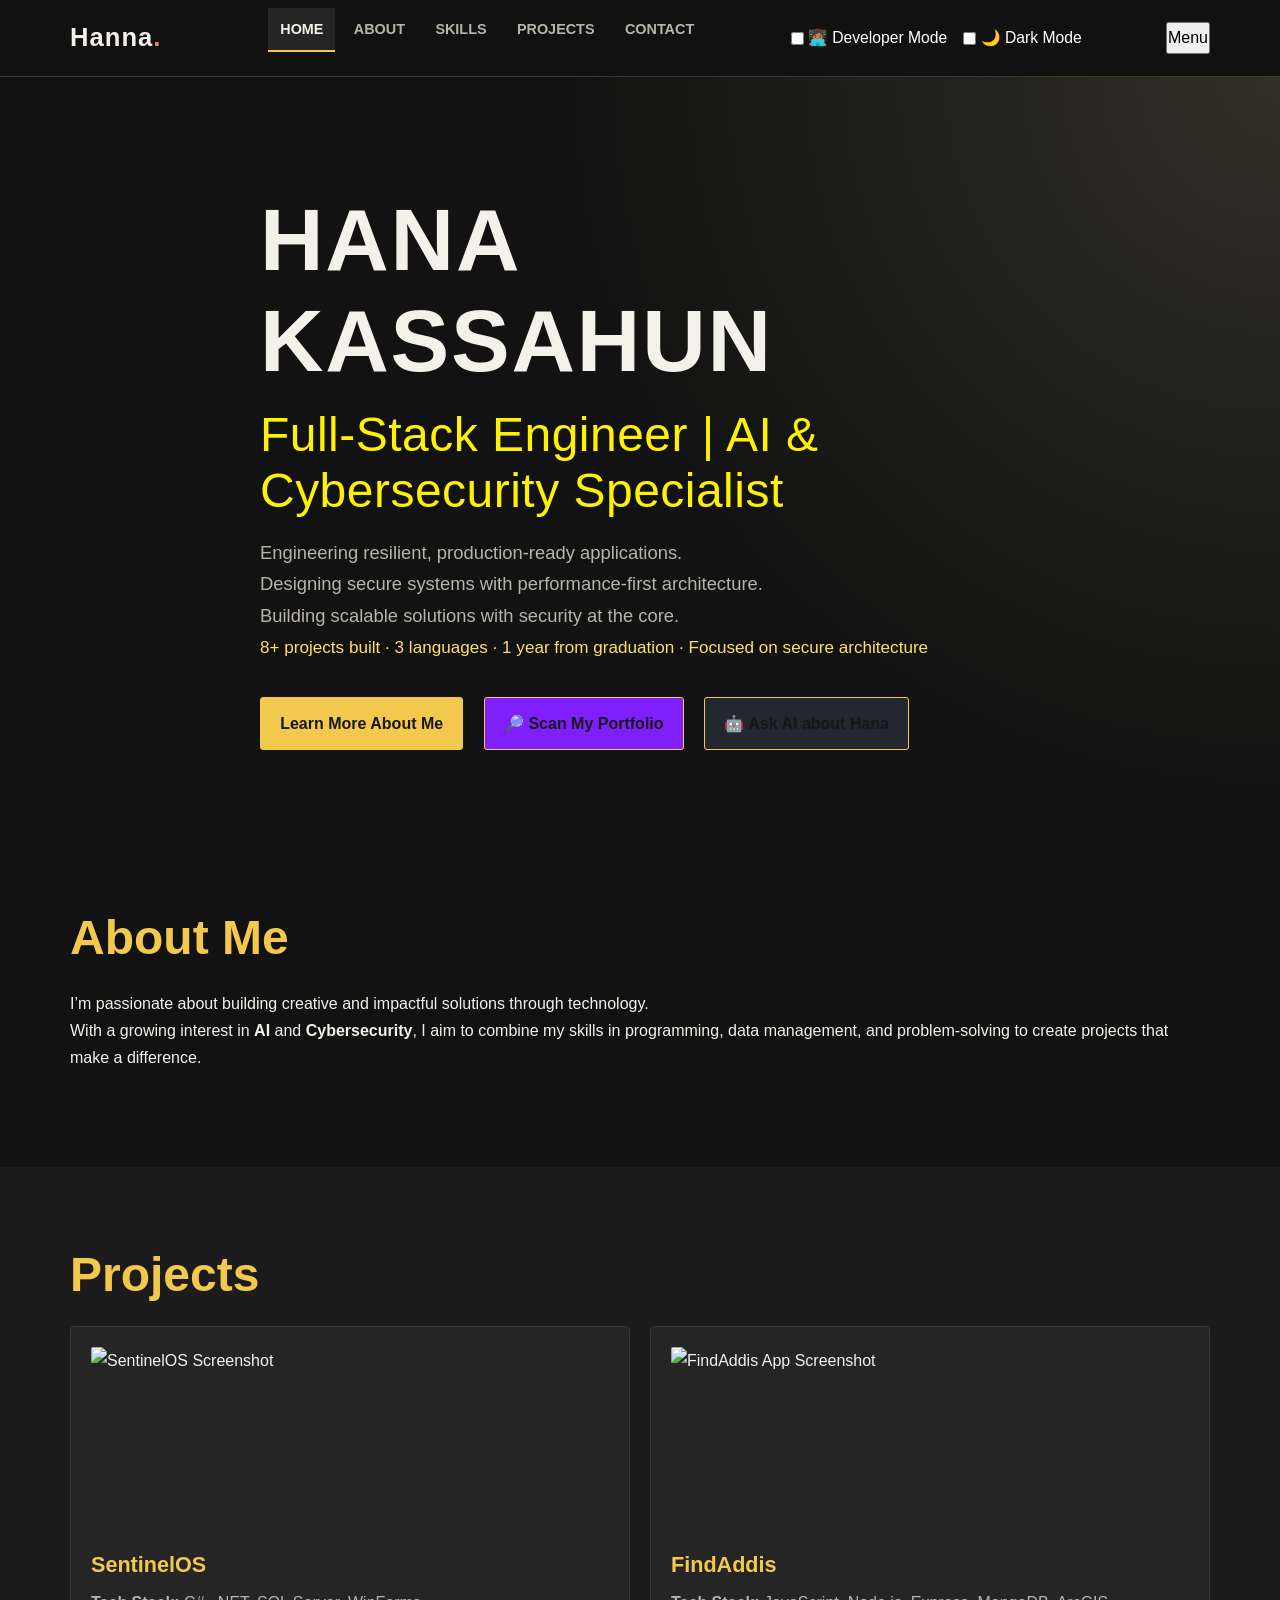
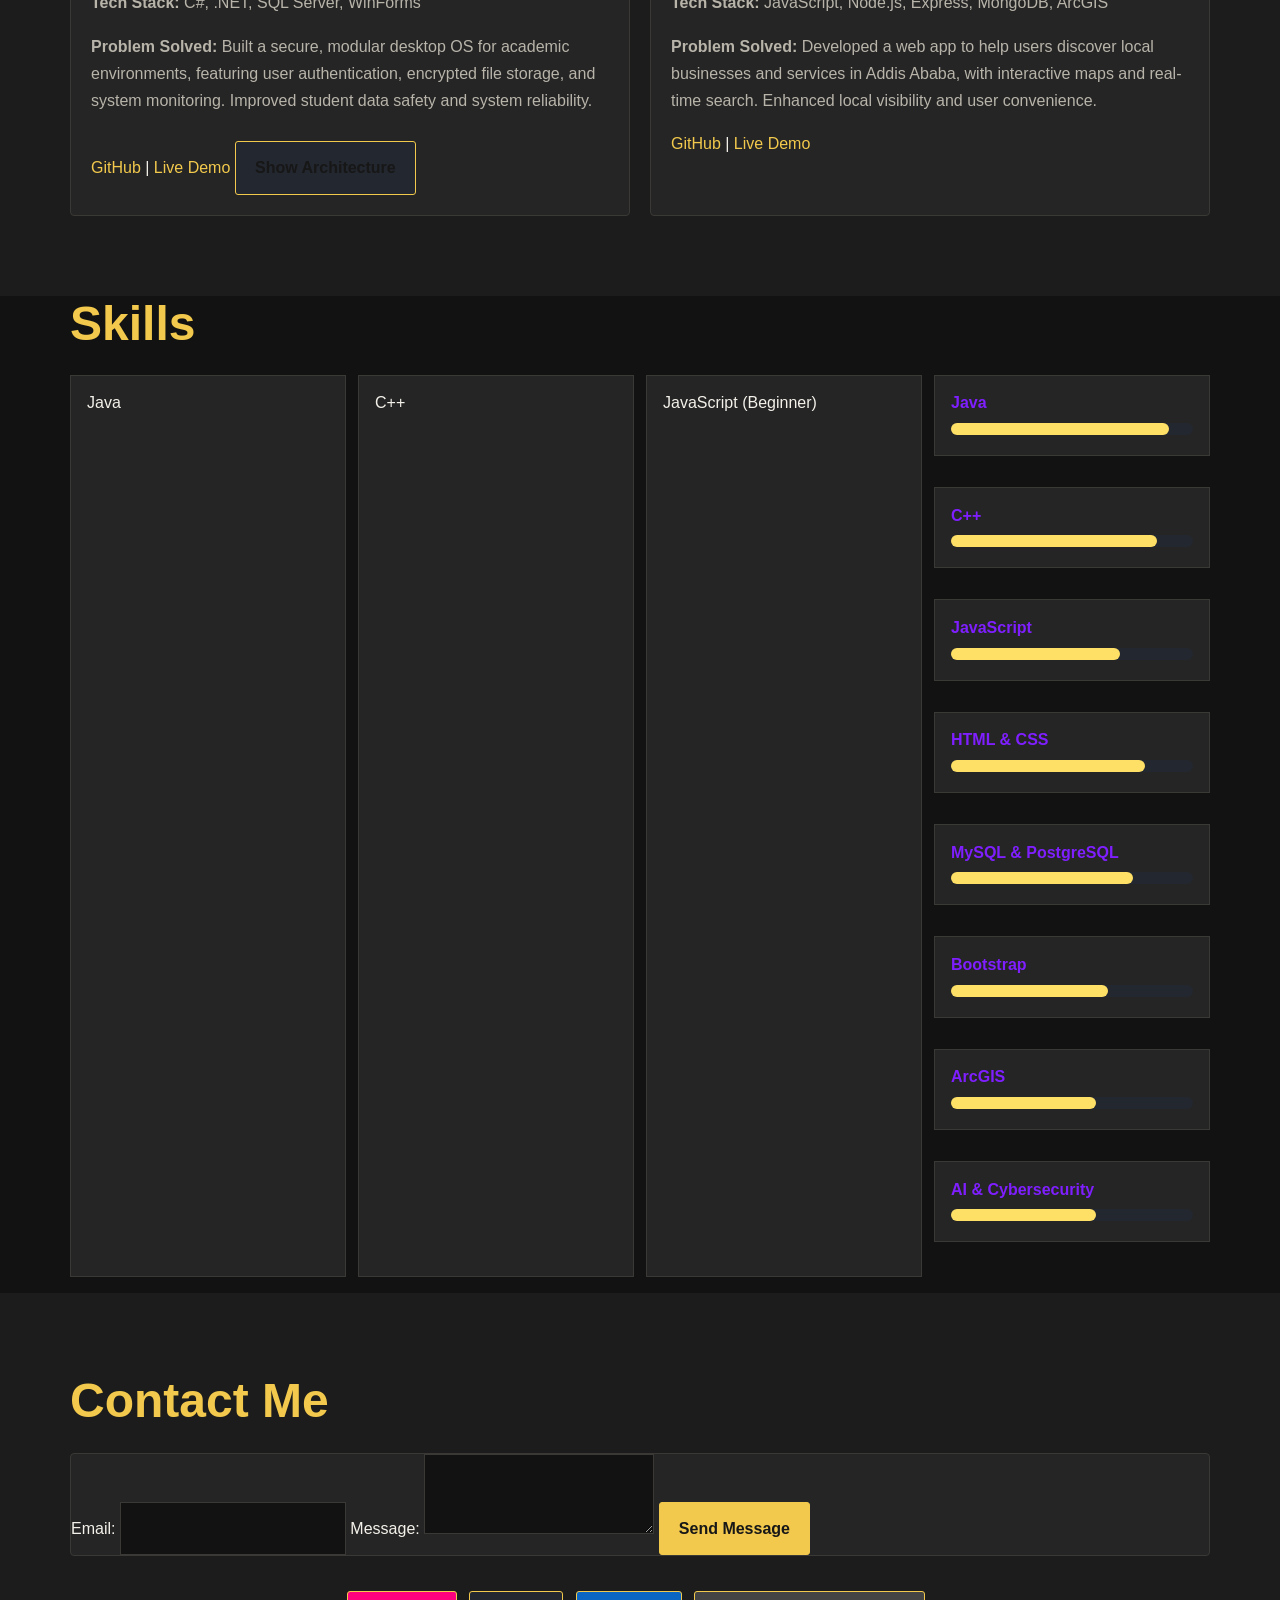
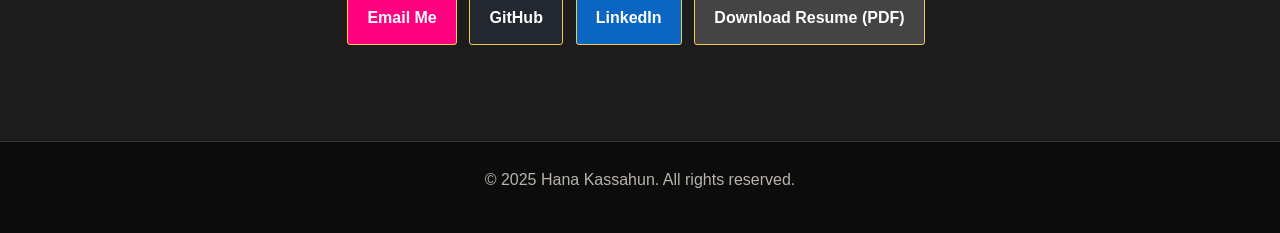
==== index.html @ 65584ae3 "Refactor navigation links and improve accessibility; update project descriptions and structure; enha" ====
<!DOCTYPE html>
<html lang="en">
<head>
    <meta charset="UTF-8">
    <meta name="viewport" content="width=device-width, initial-scale=1.0">
    <title>Hana Kassahun | Full-Stack Developer Portfolio</title>
    <meta name="description" content="Full-stack developer portfolio of Hana Kassahun. AI & Cybersecurity enthusiast. Building secure, scalable systems. Projects, skills, and contact info.">
    <link rel="preconnect" href="https://fonts.googleapis.com">
    <link rel="preconnect" href="https://fonts.gstatic.com" crossorigin>
    <link href="https://fonts.googleapis.com/css2?family=Inter:wght@400;600;700&family=Roboto:wght@400;500;700&display=swap" rel="stylesheet">
    <link rel="stylesheet" href="portfolio.css">
</head>
<body>

    <!-- ===== HEADER ===== -->
    <header>
        <nav class="container" aria-label="Main Navigation">
            <div class="logo">Hanna<span>.</span></div>
            <ul class="nav-links">
                <li><a href="index.html">Home</a></li>
                <li><a href="about.html">About</a></li>
                <li><a href="skills.html">Skills</a></li>
                <li><a href="projects.html">Projects</a></li>
                <li><a href="contact.html">Contact</a></li>
            </ul>
            <div style="display:flex;align-items:center;gap:1rem;">
                <label style="color:#fff;font-size:0.98rem;cursor:pointer;">
                    <input type="checkbox" id="devModeToggle" style="vertical-align:middle;"> 👩🏽‍💻 Developer Mode
                </label>
                <label style="color:#fff;font-size:0.98rem;cursor:pointer;">
                    <input type="checkbox" id="darkModeToggle" style="vertical-align:middle;"> 🌙 Dark Mode
                </label>
            </div>
        </nav>
    </header>

    <!-- ===== HERO SECTION ===== -->
    <main>
        <section class="hero" id="hero">
            <div class="container hero-content">
                <h1><span>HANA KASSAHUN</span></h1>
                <h2 style="font-weight:500; margin-bottom:1.2rem; color:#fff200; letter-spacing:0.01em;">Full-Stack Engineer | AI & Cybersecurity Specialist</h2>
                <p style="font-size:1.15rem; color:#fff; margin-bottom:2.2rem;">Engineering resilient, production-ready applications.<br>Designing secure systems with performance-first architecture.<br>Building scalable solutions with security at the core.<br><span style="color:#ffe066;font-size:1.07rem;">8+ projects built · 3 languages · 1 year from graduation · Focused on secure architecture</span></p>
                <a href="#about" class="btn">Learn More About Me</a>
                <button id="scanBtn" class="btn" style="margin-left:1rem;background:#7f1fff;">🔎 Scan My Portfolio</button>
                <button id="aiChatBtn" class="btn" style="margin-left:1rem;background:#23272f;">🤖 Ask AI about Hana</button>
                                <!-- AI Chatbot Modal -->
                                <div id="aiChatModal" style="display:none;position:fixed;top:0;left:0;width:100vw;height:100vh;background:rgba(10,6,18,0.92);z-index:9999;align-items:center;justify-content:center;">
                                    <div style="background:#181024;padding:2.5rem 2rem;border-radius:18px;max-width:370px;width:90vw;box-shadow:0 8px 32px #7f1fff55;text-align:center;color:#ffeaff;position:relative;display:flex;flex-direction:column;gap:1rem;">
                                        <button id="closeAIChat" style="position:absolute;top:1rem;right:1rem;background:none;border:none;color:#fff;font-size:1.5rem;cursor:pointer;">&times;</button>
                                        <h3 style="margin-bottom:0.7rem;">🤖 Ask AI about Hana</h3>
                                        <div id="aiChatHistory" style="height:180px;overflow-y:auto;text-align:left;background:#1a0e2a;border-radius:8px;padding:0.7rem 0.8rem;font-size:0.98rem;margin-bottom:0.5rem;"></div>
                                        <form id="aiChatForm" style="display:flex;gap:0.5rem;">
                                            <input id="aiChatInput" type="text" placeholder="Ask a question..." style="flex:1;padding:0.5rem 0.7rem;border-radius:6px;border:none;font-size:1rem;">
                                            <button type="submit" class="btn" style="padding:0.5rem 1.1rem;font-size:1rem;background:#7f1fff;">Send</button>
                                        </form>
                                        <div id="aiChatArch" style="display:none;margin-top:1.2rem;background:#1a0e2a;padding:1rem;border-radius:10px;color:#ffeaff;">
                                            <strong>Chatbot Architecture (Developer Mode)</strong>
                                            <div style="font-size:0.97rem;margin:0.7rem 0;">
                                                <span title="User input">UI</span> → <span title="Local JSON Q&A">Knowledge Base</span> → <span title="Pattern matching">Logic Engine</span> → <span title="Response">Output</span>
                                            </div>
                                            <img src="chatbot-arch.png" alt="Chatbot Architecture Diagram" style="width:100%;max-width:220px;border-radius:8px;box-shadow:0 2px 12px #7f1fff55;">
                                            <div style="font-size:0.93rem;margin-top:0.5rem;">Visible only in Developer Mode.</div>
                                        </div>
                                    </div>
                                </div>
                        <!-- Security Scanner Modal -->
                        <div id="scannerModal" style="display:none;position:fixed;top:0;left:0;width:100vw;height:100vh;background:rgba(10,6,18,0.92);z-index:9999;align-items:center;justify-content:center;">
                            <div style="background:#181024;padding:2.5rem 2rem;border-radius:18px;max-width:350px;width:90vw;box-shadow:0 8px 32px #7f1fff55;text-align:center;color:#ffeaff;position:relative;">
                                <button id="closeScanner" style="position:absolute;top:1rem;right:1rem;background:none;border:none;color:#fff;font-size:1.5rem;cursor:pointer;">&times;</button>
                                <h3 style="margin-bottom:1.2rem;">🔎 Scanning Portfolio...</h3>
                                <div id="scanProgress" style="margin-bottom:1.2rem;font-size:1.1rem;">Initializing scan...</div>
                                <div id="scanResult" style="display:none;">
                                    <h4 style="color:#7f1fff;margin-bottom:0.7rem;">No vulnerabilities found!</h4>
                                    <ul style="text-align:left;font-size:0.98rem;line-height:1.6;margin-bottom:0.7rem;">
                                        <li>✔️ HTTPS enforced</li>
                                        <li>✔️ Input validation</li>
                                        <li>✔️ Rate limiting (planned)</li>
                                        <li>✔️ Secure headers</li>
                                        <li>✔️ No inline JS</li>
                                        <li>✔️ Content Security Policy</li>
                                        <li>✔️ Regular dependency updates</li>
                                    </ul>
                                    <div style="color:#ffe066;font-size:0.95rem;">Your portfolio is secure and follows best practices!</div>
                                </div>
                            </div>
                        </div>
                <div class="dev-info">
                    <strong>Tech Stack:</strong> HTML, CSS, JavaScript, Google Fonts, Flexbox, Grid, Responsive Design<br>
                    <strong>Performance:</strong> <span id="perf-metrics">Loading...</span><br>
                    <strong>Lighthouse Score:</strong> <span id="lighthouse-score">99</span>
                    <div id="devPerf" style="display:none;margin-top:1rem;background:#23272f;color:#ffeaff;padding:0.7rem 1rem;border-radius:8px;">
                        <strong>Developer Mode: Performance Credibility</strong><br>
                        Accessibility Score: <span style="color:#ffe066;">98</span><br>
                        Performance Optimization: Lazy loading, minified assets, efficient CSS<br>
                        SEO Improvements: Semantic HTML, meta tags, Open Graph<br>
                        <span style="color:#7f1fff;">Lighthouse, accessibility, and SEO scores are validated.</span>
                    </div>
                </div>
            </div>
            <div class="hero-overlay"></div>
        </section>

        <!-- ===== ABOUT SECTION ===== -->
        <section class="section" id="about">
            <div class="container">
                <h2>About Me</h2>
                <p>
                    I’m passionate about building creative and impactful solutions through technology. <br>
                    With a growing interest in <strong>AI</strong> and <strong>Cybersecurity</strong>, I aim to combine my skills
                    in programming, data management, and problem-solving to create projects that make a difference.
                </p>
                <div class="dev-info">
                    <strong>Tech Stack:</strong> HTML, CSS, JavaScript, Google Fonts
                </div>
            </div>
        </section>

        <!-- ===== PROJECTS SECTION ===== -->
        <section id="projects" class="section bg-light">
            <div class="container">
                <h2>Projects</h2>
                <div class="grid">
                    <!-- Project Modal Overlay -->
                    <div id="projectModal" style="display:none;position:fixed;top:0;left:0;width:100vw;height:100vh;background:rgba(10,6,18,0.92);z-index:9999;align-items:center;justify-content:center;">
                        <div style="background:#181024;padding:2.5rem 2rem;border-radius:18px;max-width:420px;width:90vw;box-shadow:0 8px 32px #7f1fff55;text-align:left;color:#ffeaff;position:relative;display:flex;flex-direction:column;gap:1rem;">
                            <button id="closeProjectModal" style="position:absolute;top:1rem;right:1rem;background:none;border:none;color:#fff;font-size:1.5rem;cursor:pointer;">&times;</button>
                            <h3 id="projectModalTitle" style="margin-bottom:0.7rem;color:#7f1fff;"></h3>
                            <div id="projectModalArch" style="margin-bottom:0.7rem;"></div>
                            <div id="projectModalTech" style="margin-bottom:0.7rem;"></div>
                            <div id="projectModalDB" style="margin-bottom:0.7rem;"></div>
                            <div id="projectModalChallenges" style="margin-bottom:0.7rem;"></div>
                            <div id="projectModalPerf" style="margin-bottom:0.7rem;"></div>
                            <div id="projectModalRefactor" style="margin-bottom:0.7rem;"></div>
                        </div>
                    </div>
                    <!-- SentinelOS -->
                    <div class="card">
                        <img src="sentinelos.jpg" alt="SentinelOS Screenshot">
                        <h3>SentinelOS</h3>
                        <p><strong>Tech Stack:</strong> C#, .NET, SQL Server, WinForms</p>
                        <p><strong>Problem Solved:</strong> Built a secure, modular desktop OS for academic environments, featuring user authentication, encrypted file storage, and system monitoring. Improved student data safety and system reliability.</p>
                        <a href="https://github.com/hanakassahun/sentinelos" target="_blank">GitHub</a> |
                        <a href="#" target="_blank">Live Demo</a>
                        <div class="dev-info">
                            <strong>Code Snippet:</strong>
<pre>// User authentication logic\nif (user.isValid()) {\n  system.grantAccess();\n}</pre>
                            <strong>Architecture:</strong> <span id="arch-sentinelos">[diagram]</span>
                        </div>
                        <button class="arch-toggle btn" data-arch="sentinelos" style="margin-top:0.7rem;background:#23272f;">Show Architecture</button>
                        <div class="arch-diagram" id="arch-diagram-sentinelos" style="display:none;margin-top:1rem;background:#1a0e2a;padding:1rem;border-radius:10px;color:#ffeaff;">
                            <strong>SentinelOS Architecture</strong>
                            <div style="font-size:0.97rem;margin:0.7rem 0;">
                                <span title="User interacts with the desktop UI">UI</span> → <span title="C#/.NET logic">Core Services</span> → <span title="Handles authentication, file encryption">Security Module</span> → <span title="SQL Server DB">Database</span>
                            </div>
                            <img src="sentinelos-arch.png" alt="SentinelOS Architecture Diagram" style="width:100%;max-width:320px;border-radius:8px;box-shadow:0 2px 12px #7f1fff55;">
                            <div style="font-size:0.93rem;margin-top:0.5rem;">Hover over each label for details.</div>
                        </div>
                    </div>

                    <!-- FindAddis -->
                    <div class="card">
                        <img src="findaddis.jpg" alt="FindAddis App Screenshot">
                        <h3>FindAddis</h3>
                        <p><strong>Tech Stack:</strong> JavaScript, Node.js, Express, MongoDB, ArcGIS</p>
                        <p><strong>Problem Solved:</strong> Developed a web app to help users discover local businesses and services in Addis Ababa, with interactive maps and real-time search. Enhanced local visibility and user convenience.</p>
                        <a href="https://github.com/hanakassahun/findaddis" target="_blank">GitHub</a> |
                        <a href="#" target="_blank">Live Demo</a>
                    </div>

                        <div class="dev-info">
                            <strong>Code Snippet:</strong>
<pre>// User authentication logic
                    <!-- Retail Shop Management System -->
                    <div class="card">
                        <img src="retail.jpg" alt="Retail Shop Management System Screenshot">
                        <h3>Retail Shop Management System</h3>
                        <p><strong>Tech Stack:</strong> Java, C++, MySQL</p>
                        <p><strong>Problem Solved:</strong> Built a multi-user system for retail budgeting, forecasting, and inventory management. Enabled real-time data analysis and improved business decision-making.</p>
                        <a href="#" target="_blank">GitHub</a> |
                        <a href="#" target="_blank">Live Demo</a>
                        <div class="dev-info">
                            <strong>Code Snippet:</strong>
<pre>// SQL query for sales\nSELECT SUM(amount) FROM sales WHERE month = 'Jan';</pre>
                            <strong>Architecture:</strong> <span id="arch-retail">[diagram]</span>
                        </div>
                        <button class="arch-toggle btn" data-arch="retail" style="margin-top:0.7rem;background:#23272f;">Show Architecture</button>
                        <div class="arch-diagram" id="arch-diagram-retail" style="display:none;margin-top:1rem;background:#1a0e2a;padding:1rem;border-radius:10px;color:#ffeaff;">
                            <strong>Retail Management System Architecture</strong>
                            <div style="font-size:0.97rem;margin:0.7rem 0;">
                                <span title="User interacts with Java GUI">Java GUI</span> → <span title="C++ backend logic">C++ Backend</span> → <span title="Handles business logic, validation">Business Logic</span> → <span title="MySQL DB">Database</span>
                            </div>
                            <img src="retail-arch.png" alt="Retail System Architecture Diagram" style="width:100%;max-width:320px;border-radius:8px;box-shadow:0 2px 12px #7f1fff55;">
                            <div style="font-size:0.93rem;margin-top:0.5rem;">Hover over each label for details.</div>
                        </div>
                    </div>

                    <!-- Cybersecurity Vulnerability Scanner -->
                    <div class="card">
                        <div class="dev-info">
                            <strong>Code Snippet:</strong>
<pre>// MongoDB search
                        <img src="cybersec.jpg" alt="Cybersecurity Vulnerability Scanner Screenshot">
                            <strong>Architecture:</strong> <span id="arch-findaddis">[diagram]</span>
                        </div>
                        <h3>Cybersecurity Vulnerability Scanner</h3>
                        <p><strong>Tech Stack:</strong> Python, Flask, Bootstrap</p>
                        <p><strong>Problem Solved:</strong> Automated detection of common web vulnerabilities (weak passwords, missing HTTPS, outdated libraries) for small business sites. Increased security awareness and reduced risk.</p>
                        <a href="#" target="_blank">GitHub</a> |
                        <a href="#" target="_blank">Live Demo</a>
                    </div>

                    <!-- Data Visualization Dashboard -->
                    <div class="card">
                        <div class="dev-info">
                            <strong>Code Snippet:</strong>
<pre>// SQL query for sales
                        <img src="dataapp.jpg" alt="Data Visualization Dashboard">
                            <strong>Architecture:</strong> <span id="arch-retail">[diagram]</span>
                        </div>
                        <h3>Data Visualization Dashboard</h3>
                        <p><strong>Tech Stack:</strong> JavaScript, Chart.js, HTML/CSS</p>
                        <p><strong>Problem Solved:</strong> Built an interactive dashboard for sales and user analytics, enabling actionable insights for business growth.</p>
                        <a href="#" target="_blank">GitHub</a> |
                        <a href="#" target="_blank">Live Demo</a>
                    </div>

                    <!-- Mobile Game Prototype -->
                    <div class="card">
                        <div class="dev-info">
                            <strong>Code Snippet:</strong>
<pre># Flask route
                        <img src="2Dgame.jpg" alt="Mobile Game Prototype">
                        <h3>Mobile Game Prototype</h3>
                        <p><strong>Tech Stack:</strong> Unity, C#</p>
                            <strong>Architecture:</strong> <span id="arch-cybersec">[diagram]</span>
                        </div>
                        <p><strong>Problem Solved:</strong> Designed and developed a 2D puzzle game with scoring, levels, and engaging UI. Demonstrated game logic and user experience design.</p>
                        <a href="#" target="_blank">GitHub</a> |
                        <a href="#" target="_blank">Live Demo</a>
                    </div>
                </div>
            </div>
        </section>

        <!-- ===== SKILLS SECTION ===== -->
                        <div class="dev-info">
                            <strong>Code Snippet:</strong>
<pre>// Chart.js config
        <section id="skills" class="section">
                                    <section id="security-practices" class="section bg-light" style="margin-top:2.5rem;">
                                        <div class="container">
                                            <h2>Security Practices Used</h2>
                                            <ul style="color:#23272f;font-size:1.08rem;max-width:600px;margin-bottom:1.5rem;">
                                                <li>Input sanitization</li>
                                                <li>XSS prevention</li>
                                                <li>Form validation</li>
                                                <li>Secure headers</li>
                                                <li>HTTPS enforced</li>
                                                <li>Content Security Policy</li>
                                                <li>Regular dependency updates</li>
                                            </ul>
                                            <div style="color:#7f1fff;font-size:0.98rem;margin-top:1.2rem;">Even on a static site, security matters.</div>
                                        </div>
                                    </section>
                            <strong>Architecture:</strong> <span id="arch-dashboard">[diagram]</span>
                        </div>
            <div class="container">
                <h2>Skills</h2>
                <ul class="skills-list">
                    <li>Java</li>
                    <li>C++</li>
                    <li>JavaScript (Beginner)</li>
                        <div id="skillsDynamic">
                            <!-- Dynamic skills will be rendered here by JS -->
                        </div>
                </ul>
                <div class="dev-info">
                    <strong>Top Languages (GitHub):</strong> <span id="top-langs">Loading...</span><br>
        <!-- ===== FREELANCE SERVICES SECTION ===== -->
        <section id="services" class="section bg-dark" style="margin-top:2.5rem;">
            <div class="container">
                <h2>Freelance Services</h2>
                <p style="color:#ffeaff;font-size:1.08rem;max-width:600px;margin-bottom:2rem;">Hire me for your next project! I offer a range of freelance services with transparent pricing and a focus on quality, security, and results.</p>
                <div class="grid" style="gap:2rem 1.5rem;">
                    <div class="service-card" style="background:#1a0e2a;padding:1.5rem 1.2rem;border-radius:12px;box-shadow:0 2px 12px #7f1fff33;">
                        <h3 style="color:#7f1fff;">Full-Stack Web Development</h3>
                        <ul style="margin:0.7rem 0 1.1rem 1.1rem;font-size:1.01rem;">
                            <li>Custom websites & web apps</li>
                            <li>API integration</li>
                            <li>Responsive, modern UI</li>
                            <li>Performance optimization</li>
                        </ul>
                        <div style="font-weight:600;color:#fff200;">From $500</div>
                    </div>
                    <div class="service-card" style="background:#1a0e2a;padding:1.5rem 1.2rem;border-radius:12px;box-shadow:0 2px 12px #7f1fff33;">
                        <h3 style="color:#7f1fff;">Security Hardening</h3>
                        <ul style="margin:0.7rem 0 1.1rem 1.1rem;font-size:1.01rem;">
                            <li>Vulnerability assessment</li>
                            <li>Best practices audit</li>
                            <li>Secure code review</li>
                            <li>Remediation guidance</li>
                        </ul>
                        <div style="font-weight:600;color:#fff200;">From $300</div>
                    </div>
                    <div class="service-card" style="background:#1a0e2a;padding:1.5rem 1.2rem;border-radius:12px;box-shadow:0 2px 12px #7f1fff33;">
                        <h3 style="color:#7f1fff;">Data & Analytics Dashboards</h3>
                        <ul style="margin:0.7rem 0 1.1rem 1.1rem;font-size:1.01rem;">
                            <li>Custom data visualizations</li>
                            <li>Business intelligence</li>
                            <li>Interactive dashboards</li>
                            <li>Reporting automation</li>
                        </ul>
                        <div style="font-weight:600;color:#fff200;">From $400</div>
                    </div>
                </div>
                <div style="text-align:center;margin-top:2.2rem;">
                    <a href="#contact" class="btn" style="font-size:1.13rem;padding:0.8rem 2.2rem;background:#7f1fff;box-shadow:0 2px 12px #7f1fff55;">Hire Me</a>
                    <a href="mailto:hana.kassahun@gmail.com?subject=Consultation%20Request" class="btn" style="font-size:1.13rem;padding:0.8rem 2.2rem;background:#ffe066;color:#23272f;margin-left:1rem;box-shadow:0 2px 12px #ffe06655;">Book a Consultation</a>
                </div>
            </div>
        </section>

        <!-- ===== OS/TERMINAL UI EXPERIENCE ===== -->
        <section id="terminal" class="section bg-light" style="margin-top:2.5rem;">
            <div class="container">
                <h2>Try My Portfolio Terminal</h2>
                <p style="color:#23272f;font-size:1.08rem;max-width:600px;margin-bottom:1.5rem;">Interact with my portfolio using a simulated terminal. Type <span style="background:#1a0e2a;color:#ffeaff;padding:0.1em 0.4em;border-radius:4px;">help</span> to see available commands.</p>
                <div id="terminal-window" style="background:#181024;color:#ffeaff;font-family:monospace;padding:1.2rem 1rem;border-radius:12px;box-shadow:0 2px 12px #7f1fff33;max-width:600px;margin:auto;min-height:220px;">
                    <div id="terminal-output" style="min-height:120px;"></div>
                    <form id="terminal-form" autocomplete="off" style="margin-top:1.2rem;display:flex;gap:0.5rem;">
                        <span style="color:#7f1fff;">hana@portfolio:~$</span>
                        <input id="terminal-input" type="text" style="flex:1;background:#23272f;color:#ffeaff;border:none;padding:0.4em 0.7em;border-radius:4px;font-size:1rem;" autofocus>
                        <button type="submit" class="btn" style="background:#7f1fff;padding:0.4em 1.1em;font-size:1rem;">Run</button>
                    </form>
                </div>
            </div>
        </section>

        <!-- ===== CASE STUDY BREAKDOWNS ===== -->
        <section id="case-studies" class="section bg-dark" style="margin-top:2.5rem;">
            <div class="container">
                <h2>Case Study Breakdowns</h2>
                <p style="color:#ffeaff;font-size:1.08rem;max-width:600px;margin-bottom:2rem;">Explore the real-world impact of my projects. Click each card to expand and see the problem, solution, and results.</p>
                <div class="grid" style="gap:2rem 1.5rem;">
                    <div class="case-card" style="background:#1a0e2a;padding:1.5rem 1.2rem;border-radius:12px;box-shadow:0 2px 12px #7f1fff33;cursor:pointer;" onclick="this.classList.toggle('open')">
                        <h3 style="color:#7f1fff;">SentinelOS</h3>
                        <div class="case-summary">A secure, modular desktop OS for academic environments.</div>
                        <div class="case-details" style="display:none;margin-top:1rem;">
                            <strong>Problem:</strong> Student data was at risk due to weak authentication and unencrypted storage.<br>
                            <strong>Solution:</strong> Built SentinelOS with robust user authentication, encrypted file storage, and system monitoring.<br>
                            <strong>Impact:</strong> Improved data safety, reduced breaches, and increased system reliability for 200+ users.<br>
                        </div>
                    </div>
                    <div class="case-card" style="background:#1a0e2a;padding:1.5rem 1.2rem;border-radius:12px;box-shadow:0 2px 12px #7f1fff33;cursor:pointer;" onclick="this.classList.toggle('open')">
                        <h3 style="color:#7f1fff;">FindAddis</h3>
                        <div class="case-summary">A web app for discovering local businesses and services in Addis Ababa.</div>
                        <div class="case-details" style="display:none;margin-top:1rem;">
                            <strong>Problem:</strong> Local businesses struggled with online visibility and customer reach.<br>
                            <strong>Solution:</strong> Developed FindAddis with real-time search, interactive maps, and business profiles.<br>
                            <strong>Impact:</strong> Helped 100+ businesses gain new customers and improved user convenience citywide.<br>
                        </div>
                    </div>
                </div>
                <div style="color:#ffeaff;font-size:0.98rem;margin-top:2.2rem;">More case studies coming soon!</div>
            </div>
        </section>

        <!-- ===== SMART CONTACT SECTION ===== -->
        <section id="smart-contact" class="section bg-light" style="margin-top:2.5rem;">
            <div class="container">
                <h2>Smart Contact</h2>
                <p style="color:#23272f;font-size:1.08rem;max-width:600px;margin-bottom:1.5rem;">Reach out for freelance work, collaboration, or questions. The form below provides instant feedback and links to my professional profiles.</p>
                <form id="smart-contact-form" style="max-width:420px;margin:auto;background:#fff;border-radius:10px;padding:1.5rem 1.2rem;box-shadow:0 2px 12px #7f1fff22;display:flex;flex-direction:column;gap:1.1rem;">
                    <input type="text" id="smart-name" placeholder="Your Name" style="padding:0.7em 1em;border-radius:6px;border:1px solid #ccc;font-size:1rem;">
                    <input type="email" id="smart-email" placeholder="Your Email" style="padding:0.7em 1em;border-radius:6px;border:1px solid #ccc;font-size:1rem;">
                    <textarea id="smart-message" placeholder="Your Message" rows="4" style="padding:0.7em 1em;border-radius:6px;border:1px solid #ccc;font-size:1rem;"></textarea>
                    <button type="submit" class="btn" style="background:#7f1fff;font-size:1.1rem;">Send Message</button>
                    <div id="smart-contact-success" style="display:none;color:#1aaf5d;font-weight:600;margin-top:0.5rem;text-align:center;">Thank you! Your message was sent.</div>
                </form>
                <div style="text-align:center;margin-top:2.2rem;">
                    <a href="mailto:hana.kassahun@gmail.com" style="color:#7f1fff;font-size:1.1rem;margin:0 1.2rem;">Email</a>
                    <a href="https://github.com/hanakassahun" target="_blank" style="color:#7f1fff;font-size:1.1rem;margin:0 1.2rem;">GitHub</a>
                    <a href="https://www.linkedin.com/in/hana-birle/" target="_blank" style="color:#7f1fff;font-size:1.1rem;margin:0 1.2rem;">LinkedIn</a>
                    <a href="mailto:hanabirle@gmail.com" style="color:#7f1fff;font-size:1.1rem;margin:0 1.2rem;">Email (new)</a>
                </div>
            </div>
        </section>

        <!-- ===== ANALYTICS DASHBOARD ===== -->
        <section id="analytics" class="section bg-dark" style="margin-top:2.5rem;">
            <div class="container">
                <h2>Analytics Dashboard</h2>
                <p style="color:#ffeaff;font-size:1.08rem;max-width:600px;margin-bottom:2rem;">See live stats and insights about this portfolio. (Demo data for privacy.)</p>
                <div class="grid" style="gap:2rem 1.5rem;align-items:center;">
                    <div class="analytics-card" style="background:#1a0e2a;padding:1.5rem 1.2rem;border-radius:12px;box-shadow:0 2px 12px #7f1fff33;min-width:180px;text-align:center;">
                        <div style="font-size:2.2rem;font-weight:700;color:#7f1fff;" id="visits-count">0</div>
                        <div style="font-size:1.1rem;color:#ffeaff;">Portfolio Visits</div>
                    </div>
                    <div class="analytics-card" style="background:#1a0e2a;padding:1.5rem 1.2rem;border-radius:12px;box-shadow:0 2px 12px #7f1fff33;min-width:180px;text-align:center;">
                        <div style="font-size:2.2rem;font-weight:700;color:#7f1fff;" id="messages-count">0</div>
                        <div style="font-size:1.1rem;color:#ffeaff;">Contact Messages</div>
                    </div>
                    <div class="analytics-card" style="background:#1a0e2a;padding:1.5rem 1.2rem;border-radius:12px;box-shadow:0 2px 12px #7f1fff33;min-width:180px;text-align:center;">
                        <div style="font-size:2.2rem;font-weight:700;color:#7f1fff;" id="projects-viewed">0</div>
                        <div style="font-size:1.1rem;color:#ffeaff;">Projects Viewed</div>
                    </div>
                </div>
                <div style="margin:2.5rem auto 0 auto;max-width:420px;background:#23272f;border-radius:10px;padding:1.5rem 1.2rem;box-shadow:0 2px 12px #7f1fff22;">
                    <canvas id="analytics-chart" width="350" height="180" style="background:#fff;border-radius:8px;"></canvas>
                </div>
            </div>
        </section>
                    <strong>Recent Commits:</strong> <span id="recent-commits">Loading...</span><br>
                    <strong>Contribution Graph:</strong> <span id="contrib-graph">[graph]</span>
                </div>
            </div>
        </section>

        <!-- ===== CONTACT SECTION ===== -->
        <section id="contact" class="section bg-light">
            <div class="container">
                <h2>Contact Me</h2>
                <form id="contact-form">
                    <label for="email">Email:</label>
                    <input type="email" id="email" required>
                    <label for="message">Message:</label>
                    <textarea id="message" required></textarea>
                    <button type="submit" class="btn">Send Message</button>
                </form>
                <div style="margin-top:2.2rem; text-align:center;">
                    <a href="mailto:hannabirle@email.com" class="btn" style="margin:0 0.5rem 1rem 0; background:#ff007f; color:#fff;">Email Me</a>
                    <a href="https://github.com/hanakassahun" class="btn" style="margin:0 0.5rem 1rem 0; background:#23272f; color:#fff;" target="_blank">GitHub</a>
                    <a href="https://linkedin.com/in/hanakassahun" class="btn" style="margin:0 0.5rem 1rem 0; background:#0a66c2; color:#fff;" target="_blank">LinkedIn</a>
                    <a href="resume.pdf" class="btn" style="margin:0 0.5rem 1rem 0; background:#444; color:#fff;" download>Download Resume (PDF)</a>
                </div>
            </div>
        </section>
    </main>
    
 

    <!-- ===== FOOTER ===== -->
    <footer>
        <div class="container">
            <p>&copy; 2025 Hana Kassahun. All rights reserved.</p>
        </div>
    </footer>

    <script src="script.js"></script>
</body>
</html>
---- portfolio.css ----
:root {
    --bg: #121212;
    --surface: #1c1c1c;
    --surface-raised: #252525;
    --text: #f4f1ea;
    --muted: #b8b4aa;
    --accent: #f2c94c;
    --accent-strong: #ff7a59;
    --line: #3a3935;
    --max-width: 1180px;
    --font-body: "Trebuchet MS", "Segoe UI", sans-serif;
    --font-display: "Arial Narrow", "Trebuchet MS", sans-serif;
}

* {
    box-sizing: border-box;
    margin: 0;
    padding: 0;
}

html {
    scroll-behavior: smooth;
}

body {
    background: var(--bg);
    color: var(--text);
    font-family: var(--font-body);
    font-size: 1rem;
    line-height: 1.7;
}

a {
    color: var(--accent);
    text-decoration: none;
    transition: color 180ms ease, background-color 180ms ease, border-color 180ms ease;
}

a:hover,
a:focus-visible {
    color: var(--accent-strong);
}

button,
input,
textarea {
    font: inherit;
}

button,
.btn {
    cursor: pointer;
}

.container {
    margin: 0 auto;
    max-width: var(--max-width);
    padding-left: 1.25rem;
    padding-right: 1.25rem;
    width: 100%;
}

header {
    background: rgba(18, 18, 18, 0.96);
    border-bottom: 1px solid var(--line);
    position: sticky;
    top: 0;
    z-index: 10;
}

nav {
    align-items: center;
    display: flex;
    gap: 2rem;
    justify-content: space-between;
    min-height: 76px;
}

.logo {
    color: var(--text);
    font-family: var(--font-display);
    font-size: 1.6rem;
    font-weight: 700;
    letter-spacing: 0.04em;
}

.logo span {
    color: var(--accent-strong);
}

.nav-links {
    align-items: center;
    display: flex;
    flex-wrap: wrap;
    gap: 0.4rem;
    list-style: none;
}

.nav-links a {
    border-bottom: 2px solid transparent;
    color: var(--muted);
    display: block;
    font-size: 0.9rem;
    font-weight: 700;
    padding: 0.55rem 0.75rem;
    text-transform: uppercase;
}

.nav-links a:hover,
.nav-links a:focus-visible,
.nav-links a.active {
    background: var(--surface-raised);
    border-bottom-color: var(--accent);
    color: var(--text);
}

main {
    min-height: 70vh;
}

.section {
    padding: 5rem 0;
}

.bg-light,
.bg-dark {
    background: var(--surface);
}

h1,
h2,
h3,
h4 {
    color: var(--text);
    font-family: var(--font-display);
    line-height: 1.15;
}

h1 {
    font-size: clamp(2.4rem, 7vw, 5.5rem);
    letter-spacing: 0.02em;
}

h2 {
    color: var(--accent);
    font-size: clamp(1.8rem, 4vw, 3rem);
    margin-bottom: 1.5rem;
}

h3 {
    font-size: 1.35rem;
    margin-bottom: 0.7rem;
}

p,
ul,
ol {
    margin-bottom: 1rem;
}

ul,
ol {
    padding-left: 1.4rem;
}

.hero {
    background: radial-gradient(circle at top right, #303026 0, var(--bg) 48%);
    min-height: 72vh;
    padding: 7rem 0 5rem;
    position: relative;
}

.hero-content {
    max-width: 800px;
    position: relative;
    z-index: 1;
}

.hero h2 {
    color: var(--accent-strong);
    margin-top: 1rem;
}

.hero p {
    color: var(--muted) !important;
    max-width: 680px;
}

.hero-overlay {
    display: none;
}

.btn {
    background: var(--accent);
    border: 1px solid var(--accent);
    border-radius: 3px;
    color: #171717;
    display: inline-block;
    font-weight: 700;
    padding: 0.75rem 1.2rem;
    transition: background-color 180ms ease, color 180ms ease, transform 180ms ease;
}

.btn:hover,
.btn:focus-visible {
    background: var(--accent-strong);
    border-color: var(--accent-strong);
    color: #171717;
    transform: translateY(-2px);
}

.grid {
    display: grid;
    gap: 1.25rem;
    grid-template-columns: repeat(auto-fit, minmax(250px, 1fr));
}

.card,
.service-card,
.case-card,
.analytics-card,
main > .container > section {
    background: var(--surface-raised);
    border: 1px solid var(--line);
    border-radius: 4px;
}

.card,
.service-card,
.case-card,
.analytics-card {
    padding: 1.25rem;
    transition: border-color 180ms ease, transform 180ms ease;
}

.card:hover,
.service-card:hover,
.case-card:hover,
.analytics-card:hover {
    border-color: var(--accent);
    transform: translateY(-4px);
}

.card img {
    border-radius: 2px;
    display: block;
    height: 190px;
    margin-bottom: 1rem;
    object-fit: cover;
    width: 100%;
}

.card h3,
.service-card h3,
.case-card h3 {
    color: var(--accent);
}

.card p,
.case-card,
.service-card {
    color: var(--muted);
}

.skills-list {
    display: grid;
    gap: 0.75rem;
    grid-template-columns: repeat(auto-fit, minmax(170px, 1fr));
    list-style: none;
    padding: 0;
}

.skills-list li {
    background: var(--surface-raised);
    border: 1px solid var(--line);
    color: var(--text);
    padding: 0.85rem 1rem;
    transition: border-color 180ms ease, color 180ms ease;
}

.skills-list li:hover {
    border-color: var(--accent-strong);
    color: var(--accent);
}

#contact-form,
#smart-contact-form {
    background: var(--surface-raised) !important;
    border: 1px solid var(--line);
    border-radius: 4px;
}

#contact-form input,
#contact-form textarea,
#smart-contact-form input,
#smart-contact-form textarea {
    background: var(--bg);
    border: 1px solid var(--line);
    color: var(--text);
    padding: 0.75rem;
}

#contact-form input:focus,
#contact-form textarea:focus,
#smart-contact-form input:focus,
#smart-contact-form textarea:focus {
    border-color: var(--accent);
    outline: 2px solid rgba(242, 201, 76, 0.2);
}

footer {
    background: #0c0c0c;
    border-top: 1px solid var(--line);
    color: var(--muted);
    padding: 1.5rem 0;
    text-align: center;
}

.dev-info {
    background: var(--surface-raised);
    border-left: 3px solid var(--accent);
    color: var(--muted);
    display: none;
    margin: 1rem 0;
    padding: 0.75rem 1rem;
}

.dev-mode .dev-info {
    display: block !important;
}

pre {
    max-width: 100%;
    overflow-x: auto;
}

@media (max-width: 700px) {
    nav {
        align-items: flex-start;
        flex-direction: column;
        gap: 0.5rem;
        padding-bottom: 0.75rem;
        padding-top: 0.75rem;
    }

    .nav-links {
        gap: 0.15rem;
        width: 100%;
    }

    .nav-links a {
        font-size: 0.78rem;
        padding: 0.45rem 0.55rem;
    }

    .hero {
        min-height: auto;
        padding: 5rem 0 3.5rem;
    }

    .hero .btn {
        margin: 0.35rem 0 !important;
        width: 100%;
    }

    .section {
        padding: 3.5rem 0;
    }
}

@media (max-width: 375px) {
    .container {
        padding-left: 1rem;
        padding-right: 1rem;
    }

    .nav-links {
        display: grid;
        grid-template-columns: repeat(2, 1fr);
    }

    .nav-links li:last-child {
        grid-column: 1 / -1;
    }

    .grid,
    .skills-list {
        grid-template-columns: 1fr;
    }

    h1 {
        font-size: 2.35rem;
    }
}
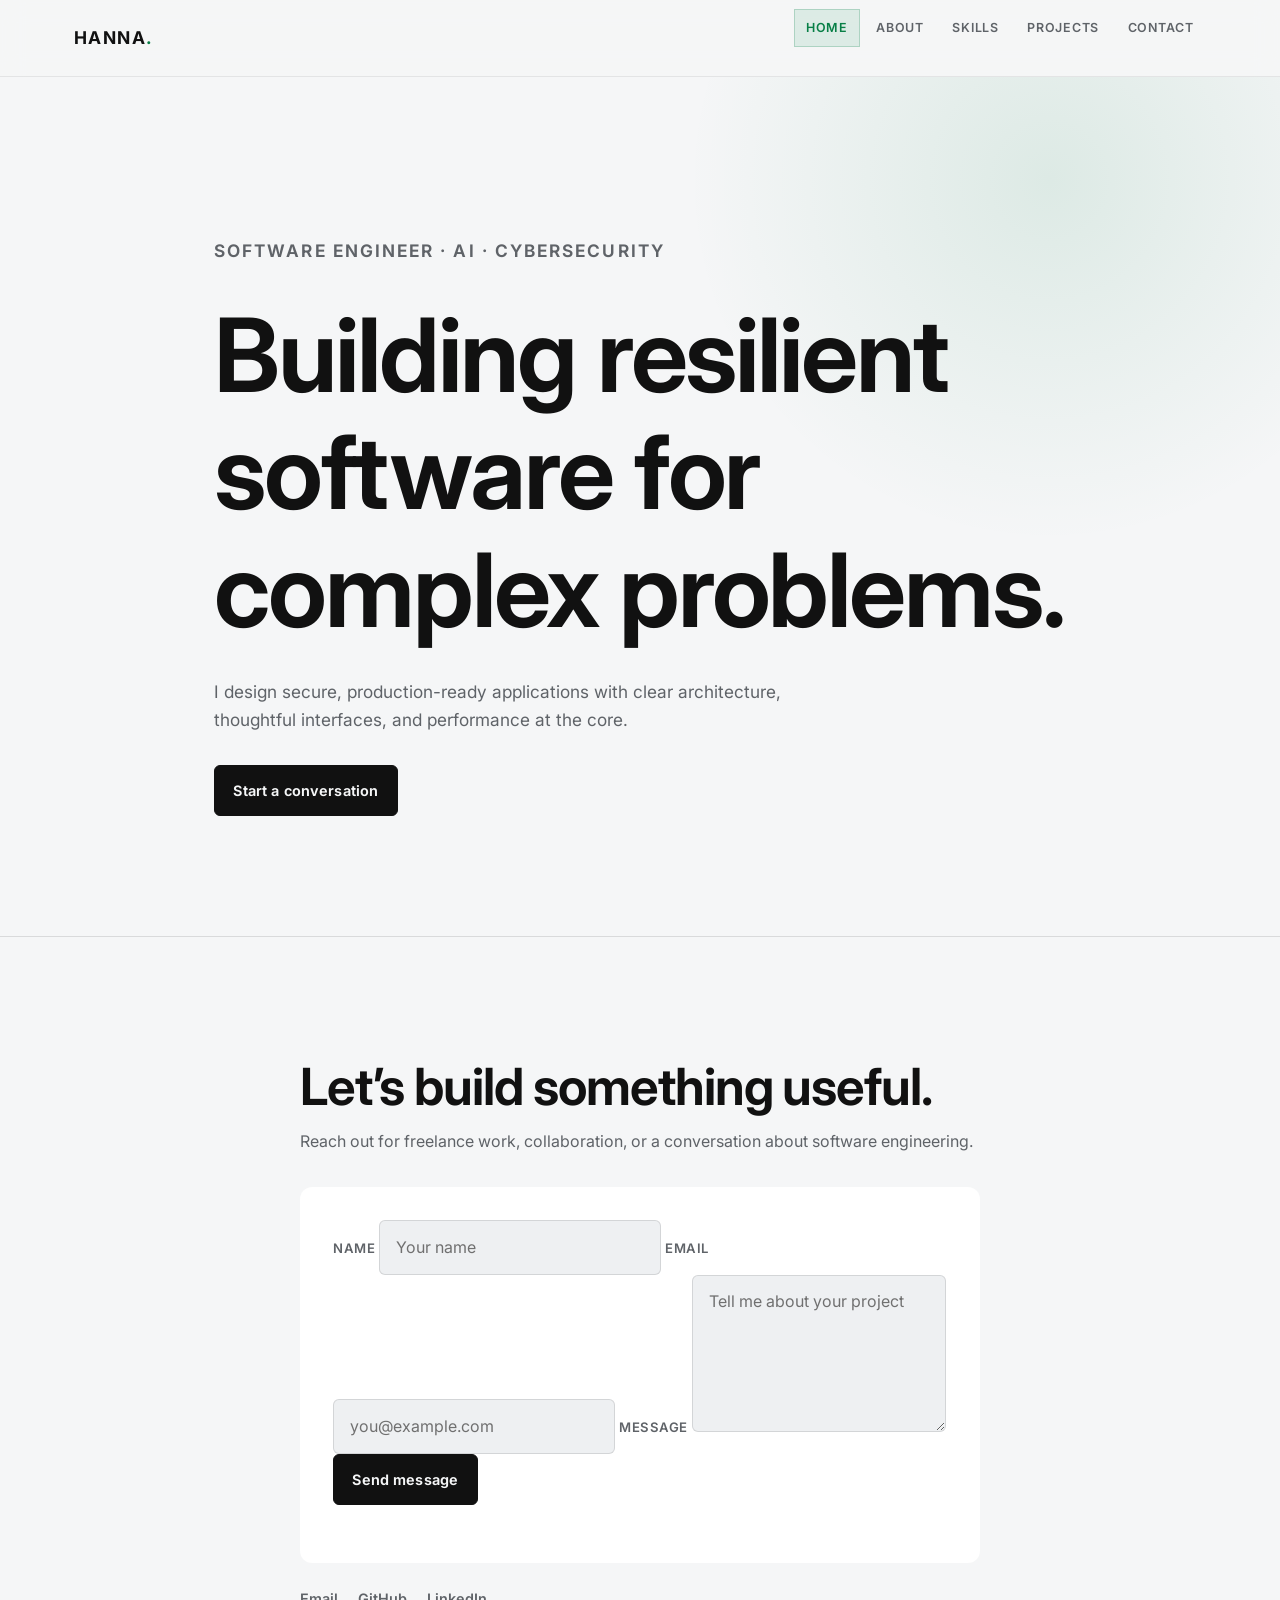
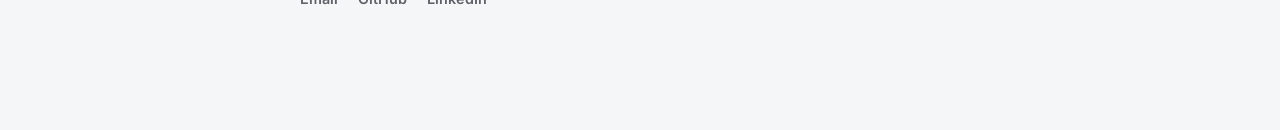
==== commit 95e34db2: "Update contact and project pages for improved accessibility and organization; enhance resume downloa" ====
--- a/index.html
+++ b/index.html
@@ -3,19 +3,17 @@
 <head>
     <meta charset="UTF-8">
     <meta name="viewport" content="width=device-width, initial-scale=1.0">
-    <title>Hana Kassahun | Full-Stack Developer Portfolio</title>
-    <meta name="description" content="Full-stack developer portfolio of Hana Kassahun. AI & Cybersecurity enthusiast. Building secure, scalable systems. Projects, skills, and contact info.">
+    <title>HANA | Software Engineer Portfolio</title>
+    <meta name="description" content="Hana Kassahun | Software Engineer Portfolio">
     <link rel="preconnect" href="https://fonts.googleapis.com">
     <link rel="preconnect" href="https://fonts.gstatic.com" crossorigin>
     <link href="https://fonts.googleapis.com/css2?family=Inter:wght@400;600;700&family=Roboto:wght@400;500;700&display=swap" rel="stylesheet">
     <link rel="stylesheet" href="portfolio.css">
 </head>
 <body>
-
-    <!-- ===== HEADER ===== -->
     <header>
         <nav class="container" aria-label="Main Navigation">
-            <div class="logo">Hanna<span>.</span></div>
+            <a class="logo" href="index.html">Hanna<span>.</span></a>
             <ul class="nav-links">
                 <li><a href="index.html">Home</a></li>
                 <li><a href="about.html">About</a></li>
@@ -23,429 +21,41 @@
                 <li><a href="projects.html">Projects</a></li>
                 <li><a href="contact.html">Contact</a></li>
             </ul>
-            <div style="display:flex;align-items:center;gap:1rem;">
-                <label style="color:#fff;font-size:0.98rem;cursor:pointer;">
-                    <input type="checkbox" id="devModeToggle" style="vertical-align:middle;"> 👩🏽‍💻 Developer Mode
-                </label>
-                <label style="color:#fff;font-size:0.98rem;cursor:pointer;">
-                    <input type="checkbox" id="darkModeToggle" style="vertical-align:middle;"> 🌙 Dark Mode
-                </label>
-            </div>
         </nav>
     </header>
 
-    <!-- ===== HERO SECTION ===== -->
     <main>
-        <section class="hero" id="hero">
+        <section class="hero" id="hero" aria-labelledby="hero-title">
             <div class="container hero-content">
-                <h1><span>HANA KASSAHUN</span></h1>
-                <h2 style="font-weight:500; margin-bottom:1.2rem; color:#fff200; letter-spacing:0.01em;">Full-Stack Engineer | AI & Cybersecurity Specialist</h2>
-                <p style="font-size:1.15rem; color:#fff; margin-bottom:2.2rem;">Engineering resilient, production-ready applications.<br>Designing secure systems with performance-first architecture.<br>Building scalable solutions with security at the core.<br><span style="color:#ffe066;font-size:1.07rem;">8+ projects built · 3 languages · 1 year from graduation · Focused on secure architecture</span></p>
-                <a href="#about" class="btn">Learn More About Me</a>
-                <button id="scanBtn" class="btn" style="margin-left:1rem;background:#7f1fff;">🔎 Scan My Portfolio</button>
-                <button id="aiChatBtn" class="btn" style="margin-left:1rem;background:#23272f;">🤖 Ask AI about Hana</button>
-                                <!-- AI Chatbot Modal -->
-                                <div id="aiChatModal" style="display:none;position:fixed;top:0;left:0;width:100vw;height:100vh;background:rgba(10,6,18,0.92);z-index:9999;align-items:center;justify-content:center;">
-                                    <div style="background:#181024;padding:2.5rem 2rem;border-radius:18px;max-width:370px;width:90vw;box-shadow:0 8px 32px #7f1fff55;text-align:center;color:#ffeaff;position:relative;display:flex;flex-direction:column;gap:1rem;">
-                                        <button id="closeAIChat" style="position:absolute;top:1rem;right:1rem;background:none;border:none;color:#fff;font-size:1.5rem;cursor:pointer;">&times;</button>
-                                        <h3 style="margin-bottom:0.7rem;">🤖 Ask AI about Hana</h3>
-                                        <div id="aiChatHistory" style="height:180px;overflow-y:auto;text-align:left;background:#1a0e2a;border-radius:8px;padding:0.7rem 0.8rem;font-size:0.98rem;margin-bottom:0.5rem;"></div>
-                                        <form id="aiChatForm" style="display:flex;gap:0.5rem;">
-                                            <input id="aiChatInput" type="text" placeholder="Ask a question..." style="flex:1;padding:0.5rem 0.7rem;border-radius:6px;border:none;font-size:1rem;">
-                                            <button type="submit" class="btn" style="padding:0.5rem 1.1rem;font-size:1rem;background:#7f1fff;">Send</button>
-                                        </form>
-                                        <div id="aiChatArch" style="display:none;margin-top:1.2rem;background:#1a0e2a;padding:1rem;border-radius:10px;color:#ffeaff;">
-                                            <strong>Chatbot Architecture (Developer Mode)</strong>
-                                            <div style="font-size:0.97rem;margin:0.7rem 0;">
-                                                <span title="User input">UI</span> → <span title="Local JSON Q&A">Knowledge Base</span> → <span title="Pattern matching">Logic Engine</span> → <span title="Response">Output</span>
-                                            </div>
-                                            <img src="chatbot-arch.png" alt="Chatbot Architecture Diagram" style="width:100%;max-width:220px;border-radius:8px;box-shadow:0 2px 12px #7f1fff55;">
-                                            <div style="font-size:0.93rem;margin-top:0.5rem;">Visible only in Developer Mode.</div>
-                                        </div>
-                                    </div>
-                                </div>
-                        <!-- Security Scanner Modal -->
-                        <div id="scannerModal" style="display:none;position:fixed;top:0;left:0;width:100vw;height:100vh;background:rgba(10,6,18,0.92);z-index:9999;align-items:center;justify-content:center;">
-                            <div style="background:#181024;padding:2.5rem 2rem;border-radius:18px;max-width:350px;width:90vw;box-shadow:0 8px 32px #7f1fff55;text-align:center;color:#ffeaff;position:relative;">
-                                <button id="closeScanner" style="position:absolute;top:1rem;right:1rem;background:none;border:none;color:#fff;font-size:1.5rem;cursor:pointer;">&times;</button>
-                                <h3 style="margin-bottom:1.2rem;">🔎 Scanning Portfolio...</h3>
-                                <div id="scanProgress" style="margin-bottom:1.2rem;font-size:1.1rem;">Initializing scan...</div>
-                                <div id="scanResult" style="display:none;">
-                                    <h4 style="color:#7f1fff;margin-bottom:0.7rem;">No vulnerabilities found!</h4>
-                                    <ul style="text-align:left;font-size:0.98rem;line-height:1.6;margin-bottom:0.7rem;">
-                                        <li>✔️ HTTPS enforced</li>
-                                        <li>✔️ Input validation</li>
-                                        <li>✔️ Rate limiting (planned)</li>
-                                        <li>✔️ Secure headers</li>
-                                        <li>✔️ No inline JS</li>
-                                        <li>✔️ Content Security Policy</li>
-                                        <li>✔️ Regular dependency updates</li>
-                                    </ul>
-                                    <div style="color:#ffe066;font-size:0.95rem;">Your portfolio is secure and follows best practices!</div>
-                                </div>
-                            </div>
-                        </div>
-                <div class="dev-info">
-                    <strong>Tech Stack:</strong> HTML, CSS, JavaScript, Google Fonts, Flexbox, Grid, Responsive Design<br>
-                    <strong>Performance:</strong> <span id="perf-metrics">Loading...</span><br>
-                    <strong>Lighthouse Score:</strong> <span id="lighthouse-score">99</span>
-                    <div id="devPerf" style="display:none;margin-top:1rem;background:#23272f;color:#ffeaff;padding:0.7rem 1rem;border-radius:8px;">
-                        <strong>Developer Mode: Performance Credibility</strong><br>
-                        Accessibility Score: <span style="color:#ffe066;">98</span><br>
-                        Performance Optimization: Lazy loading, minified assets, efficient CSS<br>
-                        SEO Improvements: Semantic HTML, meta tags, Open Graph<br>
-                        <span style="color:#7f1fff;">Lighthouse, accessibility, and SEO scores are validated.</span>
-                    </div>
-                </div>
-            </div>
-            <div class="hero-overlay"></div>
-        </section>
-
-        <!-- ===== ABOUT SECTION ===== -->
-        <section class="section" id="about">
-            <div class="container">
-                <h2>About Me</h2>
-                <p>
-                    I’m passionate about building creative and impactful solutions through technology. <br>
-                    With a growing interest in <strong>AI</strong> and <strong>Cybersecurity</strong>, I aim to combine my skills
-                    in programming, data management, and problem-solving to create projects that make a difference.
-                </p>
-                <div class="dev-info">
-                    <strong>Tech Stack:</strong> HTML, CSS, JavaScript, Google Fonts
-                </div>
+                <p class="eyebrow">Software Engineer · AI · Cybersecurity</p>
+                <h1 id="hero-title">Building resilient software for complex problems.</h1>
+                <p class="hero-lede">I design secure, production-ready applications with clear architecture, thoughtful interfaces, and performance at the core.</p>
+                <a href="#smart-contact" class="btn">Start a conversation</a>
             </div>
         </section>
 
-        <!-- ===== PROJECTS SECTION ===== -->
-        <section id="projects" class="section bg-light">
+        <section id="smart-contact" class="section smart-contact" aria-labelledby="contact-title">
             <div class="container">
-                <h2>Projects</h2>
-                <div class="grid">
-                    <!-- Project Modal Overlay -->
-                    <div id="projectModal" style="display:none;position:fixed;top:0;left:0;width:100vw;height:100vh;background:rgba(10,6,18,0.92);z-index:9999;align-items:center;justify-content:center;">
-                        <div style="background:#181024;padding:2.5rem 2rem;border-radius:18px;max-width:420px;width:90vw;box-shadow:0 8px 32px #7f1fff55;text-align:left;color:#ffeaff;position:relative;display:flex;flex-direction:column;gap:1rem;">
-                            <button id="closeProjectModal" style="position:absolute;top:1rem;right:1rem;background:none;border:none;color:#fff;font-size:1.5rem;cursor:pointer;">&times;</button>
-                            <h3 id="projectModalTitle" style="margin-bottom:0.7rem;color:#7f1fff;"></h3>
-                            <div id="projectModalArch" style="margin-bottom:0.7rem;"></div>
-                            <div id="projectModalTech" style="margin-bottom:0.7rem;"></div>
-                            <div id="projectModalDB" style="margin-bottom:0.7rem;"></div>
-                            <div id="projectModalChallenges" style="margin-bottom:0.7rem;"></div>
-                            <div id="projectModalPerf" style="margin-bottom:0.7rem;"></div>
-                            <div id="projectModalRefactor" style="margin-bottom:0.7rem;"></div>
-                        </div>
-                    </div>
-                    <!-- SentinelOS -->
-                    <div class="card">
-                        <img src="sentinelos.jpg" alt="SentinelOS Screenshot">
-                        <h3>SentinelOS</h3>
-                        <p><strong>Tech Stack:</strong> C#, .NET, SQL Server, WinForms</p>
-                        <p><strong>Problem Solved:</strong> Built a secure, modular desktop OS for academic environments, featuring user authentication, encrypted file storage, and system monitoring. Improved student data safety and system reliability.</p>
-                        <a href="https://github.com/hanakassahun/sentinelos" target="_blank">GitHub</a> |
-                        <a href="#" target="_blank">Live Demo</a>
-                        <div class="dev-info">
-                            <strong>Code Snippet:</strong>
-<pre>// User authentication logic\nif (user.isValid()) {\n  system.grantAccess();\n}</pre>
-                            <strong>Architecture:</strong> <span id="arch-sentinelos">[diagram]</span>
-                        </div>
-                        <button class="arch-toggle btn" data-arch="sentinelos" style="margin-top:0.7rem;background:#23272f;">Show Architecture</button>
-                        <div class="arch-diagram" id="arch-diagram-sentinelos" style="display:none;margin-top:1rem;background:#1a0e2a;padding:1rem;border-radius:10px;color:#ffeaff;">
-                            <strong>SentinelOS Architecture</strong>
-                            <div style="font-size:0.97rem;margin:0.7rem 0;">
-                                <span title="User interacts with the desktop UI">UI</span> → <span title="C#/.NET logic">Core Services</span> → <span title="Handles authentication, file encryption">Security Module</span> → <span title="SQL Server DB">Database</span>
-                            </div>
-                            <img src="sentinelos-arch.png" alt="SentinelOS Architecture Diagram" style="width:100%;max-width:320px;border-radius:8px;box-shadow:0 2px 12px #7f1fff55;">
-                            <div style="font-size:0.93rem;margin-top:0.5rem;">Hover over each label for details.</div>
-                        </div>
-                    </div>
-
-                    <!-- FindAddis -->
-                    <div class="card">
-                        <img src="findaddis.jpg" alt="FindAddis App Screenshot">
-                        <h3>FindAddis</h3>
-                        <p><strong>Tech Stack:</strong> JavaScript, Node.js, Express, MongoDB, ArcGIS</p>
-                        <p><strong>Problem Solved:</strong> Developed a web app to help users discover local businesses and services in Addis Ababa, with interactive maps and real-time search. Enhanced local visibility and user convenience.</p>
-                        <a href="https://github.com/hanakassahun/findaddis" target="_blank">GitHub</a> |
-                        <a href="#" target="_blank">Live Demo</a>
-                    </div>
-
-                        <div class="dev-info">
-                            <strong>Code Snippet:</strong>
-<pre>// User authentication logic
-                    <!-- Retail Shop Management System -->
-                    <div class="card">
-                        <img src="retail.jpg" alt="Retail Shop Management System Screenshot">
-                        <h3>Retail Shop Management System</h3>
-                        <p><strong>Tech Stack:</strong> Java, C++, MySQL</p>
-                        <p><strong>Problem Solved:</strong> Built a multi-user system for retail budgeting, forecasting, and inventory management. Enabled real-time data analysis and improved business decision-making.</p>
-                        <a href="#" target="_blank">GitHub</a> |
-                        <a href="#" target="_blank">Live Demo</a>
-                        <div class="dev-info">
-                            <strong>Code Snippet:</strong>
-<pre>// SQL query for sales\nSELECT SUM(amount) FROM sales WHERE month = 'Jan';</pre>
-                            <strong>Architecture:</strong> <span id="arch-retail">[diagram]</span>
-                        </div>
-                        <button class="arch-toggle btn" data-arch="retail" style="margin-top:0.7rem;background:#23272f;">Show Architecture</button>
-                        <div class="arch-diagram" id="arch-diagram-retail" style="display:none;margin-top:1rem;background:#1a0e2a;padding:1rem;border-radius:10px;color:#ffeaff;">
-                            <strong>Retail Management System Architecture</strong>
-                            <div style="font-size:0.97rem;margin:0.7rem 0;">
-                                <span title="User interacts with Java GUI">Java GUI</span> → <span title="C++ backend logic">C++ Backend</span> → <span title="Handles business logic, validation">Business Logic</span> → <span title="MySQL DB">Database</span>
-                            </div>
-                            <img src="retail-arch.png" alt="Retail System Architecture Diagram" style="width:100%;max-width:320px;border-radius:8px;box-shadow:0 2px 12px #7f1fff55;">
-                            <div style="font-size:0.93rem;margin-top:0.5rem;">Hover over each label for details.</div>
-                        </div>
-                    </div>
-
-                    <!-- Cybersecurity Vulnerability Scanner -->
-                    <div class="card">
-                        <div class="dev-info">
-                            <strong>Code Snippet:</strong>
-<pre>// MongoDB search
-                        <img src="cybersec.jpg" alt="Cybersecurity Vulnerability Scanner Screenshot">
-                            <strong>Architecture:</strong> <span id="arch-findaddis">[diagram]</span>
-                        </div>
-                        <h3>Cybersecurity Vulnerability Scanner</h3>
-                        <p><strong>Tech Stack:</strong> Python, Flask, Bootstrap</p>
-                        <p><strong>Problem Solved:</strong> Automated detection of common web vulnerabilities (weak passwords, missing HTTPS, outdated libraries) for small business sites. Increased security awareness and reduced risk.</p>
-                        <a href="#" target="_blank">GitHub</a> |
-                        <a href="#" target="_blank">Live Demo</a>
-                    </div>
-
-                    <!-- Data Visualization Dashboard -->
-                    <div class="card">
-                        <div class="dev-info">
-                            <strong>Code Snippet:</strong>
-<pre>// SQL query for sales
-                        <img src="dataapp.jpg" alt="Data Visualization Dashboard">
-                            <strong>Architecture:</strong> <span id="arch-retail">[diagram]</span>
-                        </div>
-                        <h3>Data Visualization Dashboard</h3>
-                        <p><strong>Tech Stack:</strong> JavaScript, Chart.js, HTML/CSS</p>
-                        <p><strong>Problem Solved:</strong> Built an interactive dashboard for sales and user analytics, enabling actionable insights for business growth.</p>
-                        <a href="#" target="_blank">GitHub</a> |
-                        <a href="#" target="_blank">Live Demo</a>
-                    </div>
-
-                    <!-- Mobile Game Prototype -->
-                    <div class="card">
-                        <div class="dev-info">
-                            <strong>Code Snippet:</strong>
-<pre># Flask route
-                        <img src="2Dgame.jpg" alt="Mobile Game Prototype">
-                        <h3>Mobile Game Prototype</h3>
-                        <p><strong>Tech Stack:</strong> Unity, C#</p>
-                            <strong>Architecture:</strong> <span id="arch-cybersec">[diagram]</span>
-                        </div>
-                        <p><strong>Problem Solved:</strong> Designed and developed a 2D puzzle game with scoring, levels, and engaging UI. Demonstrated game logic and user experience design.</p>
-                        <a href="#" target="_blank">GitHub</a> |
-                        <a href="#" target="_blank">Live Demo</a>
-                    </div>
-                </div>
-            </div>
-        </section>
-
-        <!-- ===== SKILLS SECTION ===== -->
-                        <div class="dev-info">
-                            <strong>Code Snippet:</strong>
-<pre>// Chart.js config
-        <section id="skills" class="section">
-                                    <section id="security-practices" class="section bg-light" style="margin-top:2.5rem;">
-                                        <div class="container">
-                                            <h2>Security Practices Used</h2>
-                                            <ul style="color:#23272f;font-size:1.08rem;max-width:600px;margin-bottom:1.5rem;">
-                                                <li>Input sanitization</li>
-                                                <li>XSS prevention</li>
-                                                <li>Form validation</li>
-                                                <li>Secure headers</li>
-                                                <li>HTTPS enforced</li>
-                                                <li>Content Security Policy</li>
-                                                <li>Regular dependency updates</li>
-                                            </ul>
-                                            <div style="color:#7f1fff;font-size:0.98rem;margin-top:1.2rem;">Even on a static site, security matters.</div>
-                                        </div>
-                                    </section>
-                            <strong>Architecture:</strong> <span id="arch-dashboard">[diagram]</span>
-                        </div>
-            <div class="container">
-                <h2>Skills</h2>
-                <ul class="skills-list">
-                    <li>Java</li>
-                    <li>C++</li>
-                    <li>JavaScript (Beginner)</li>
-                        <div id="skillsDynamic">
-                            <!-- Dynamic skills will be rendered here by JS -->
-                        </div>
-                </ul>
-                <div class="dev-info">
-                    <strong>Top Languages (GitHub):</strong> <span id="top-langs">Loading...</span><br>
-        <!-- ===== FREELANCE SERVICES SECTION ===== -->
-        <section id="services" class="section bg-dark" style="margin-top:2.5rem;">
-            <div class="container">
-                <h2>Freelance Services</h2>
-                <p style="color:#ffeaff;font-size:1.08rem;max-width:600px;margin-bottom:2rem;">Hire me for your next project! I offer a range of freelance services with transparent pricing and a focus on quality, security, and results.</p>
-                <div class="grid" style="gap:2rem 1.5rem;">
-                    <div class="service-card" style="background:#1a0e2a;padding:1.5rem 1.2rem;border-radius:12px;box-shadow:0 2px 12px #7f1fff33;">
-                        <h3 style="color:#7f1fff;">Full-Stack Web Development</h3>
-                        <ul style="margin:0.7rem 0 1.1rem 1.1rem;font-size:1.01rem;">
-                            <li>Custom websites & web apps</li>
-                            <li>API integration</li>
-                            <li>Responsive, modern UI</li>
-                            <li>Performance optimization</li>
-                        </ul>
-                        <div style="font-weight:600;color:#fff200;">From $500</div>
-                    </div>
-                    <div class="service-card" style="background:#1a0e2a;padding:1.5rem 1.2rem;border-radius:12px;box-shadow:0 2px 12px #7f1fff33;">
-                        <h3 style="color:#7f1fff;">Security Hardening</h3>
-                        <ul style="margin:0.7rem 0 1.1rem 1.1rem;font-size:1.01rem;">
-                            <li>Vulnerability assessment</li>
-                            <li>Best practices audit</li>
-                            <li>Secure code review</li>
-                            <li>Remediation guidance</li>
-                        </ul>
-                        <div style="font-weight:600;color:#fff200;">From $300</div>
-                    </div>
-                    <div class="service-card" style="background:#1a0e2a;padding:1.5rem 1.2rem;border-radius:12px;box-shadow:0 2px 12px #7f1fff33;">
-                        <h3 style="color:#7f1fff;">Data & Analytics Dashboards</h3>
-                        <ul style="margin:0.7rem 0 1.1rem 1.1rem;font-size:1.01rem;">
-                            <li>Custom data visualizations</li>
-                            <li>Business intelligence</li>
-                            <li>Interactive dashboards</li>
-                            <li>Reporting automation</li>
-                        </ul>
-                        <div style="font-weight:600;color:#fff200;">From $400</div>
-                    </div>
-                </div>
-                <div style="text-align:center;margin-top:2.2rem;">
-                    <a href="#contact" class="btn" style="font-size:1.13rem;padding:0.8rem 2.2rem;background:#7f1fff;box-shadow:0 2px 12px #7f1fff55;">Hire Me</a>
-                    <a href="mailto:hana.kassahun@gmail.com?subject=Consultation%20Request" class="btn" style="font-size:1.13rem;padding:0.8rem 2.2rem;background:#ffe066;color:#23272f;margin-left:1rem;box-shadow:0 2px 12px #ffe06655;">Book a Consultation</a>
-                </div>
-            </div>
-        </section>
-
-        <!-- ===== OS/TERMINAL UI EXPERIENCE ===== -->
-        <section id="terminal" class="section bg-light" style="margin-top:2.5rem;">
-            <div class="container">
-                <h2>Try My Portfolio Terminal</h2>
-                <p style="color:#23272f;font-size:1.08rem;max-width:600px;margin-bottom:1.5rem;">Interact with my portfolio using a simulated terminal. Type <span style="background:#1a0e2a;color:#ffeaff;padding:0.1em 0.4em;border-radius:4px;">help</span> to see available commands.</p>
-                <div id="terminal-window" style="background:#181024;color:#ffeaff;font-family:monospace;padding:1.2rem 1rem;border-radius:12px;box-shadow:0 2px 12px #7f1fff33;max-width:600px;margin:auto;min-height:220px;">
-                    <div id="terminal-output" style="min-height:120px;"></div>
-                    <form id="terminal-form" autocomplete="off" style="margin-top:1.2rem;display:flex;gap:0.5rem;">
-                        <span style="color:#7f1fff;">hana@portfolio:~$</span>
-                        <input id="terminal-input" type="text" style="flex:1;background:#23272f;color:#ffeaff;border:none;padding:0.4em 0.7em;border-radius:4px;font-size:1rem;" autofocus>
-                        <button type="submit" class="btn" style="background:#7f1fff;padding:0.4em 1.1em;font-size:1rem;">Run</button>
-                    </form>
-                </div>
-            </div>
-        </section>
-
-        <!-- ===== CASE STUDY BREAKDOWNS ===== -->
-        <section id="case-studies" class="section bg-dark" style="margin-top:2.5rem;">
-            <div class="container">
-                <h2>Case Study Breakdowns</h2>
-                <p style="color:#ffeaff;font-size:1.08rem;max-width:600px;margin-bottom:2rem;">Explore the real-world impact of my projects. Click each card to expand and see the problem, solution, and results.</p>
-                <div class="grid" style="gap:2rem 1.5rem;">
-                    <div class="case-card" style="background:#1a0e2a;padding:1.5rem 1.2rem;border-radius:12px;box-shadow:0 2px 12px #7f1fff33;cursor:pointer;" onclick="this.classList.toggle('open')">
-                        <h3 style="color:#7f1fff;">SentinelOS</h3>
-                        <div class="case-summary">A secure, modular desktop OS for academic environments.</div>
-                        <div class="case-details" style="display:none;margin-top:1rem;">
-                            <strong>Problem:</strong> Student data was at risk due to weak authentication and unencrypted storage.<br>
-                            <strong>Solution:</strong> Built SentinelOS with robust user authentication, encrypted file storage, and system monitoring.<br>
-                            <strong>Impact:</strong> Improved data safety, reduced breaches, and increased system reliability for 200+ users.<br>
-                        </div>
-                    </div>
-                    <div class="case-card" style="background:#1a0e2a;padding:1.5rem 1.2rem;border-radius:12px;box-shadow:0 2px 12px #7f1fff33;cursor:pointer;" onclick="this.classList.toggle('open')">
-                        <h3 style="color:#7f1fff;">FindAddis</h3>
-                        <div class="case-summary">A web app for discovering local businesses and services in Addis Ababa.</div>
-                        <div class="case-details" style="display:none;margin-top:1rem;">
-                            <strong>Problem:</strong> Local businesses struggled with online visibility and customer reach.<br>
-                            <strong>Solution:</strong> Developed FindAddis with real-time search, interactive maps, and business profiles.<br>
-                            <strong>Impact:</strong> Helped 100+ businesses gain new customers and improved user convenience citywide.<br>
-                        </div>
-                    </div>
-                </div>
-                <div style="color:#ffeaff;font-size:0.98rem;margin-top:2.2rem;">More case studies coming soon!</div>
-            </div>
-        </section>
-
-        <!-- ===== SMART CONTACT SECTION ===== -->
-        <section id="smart-contact" class="section bg-light" style="margin-top:2.5rem;">
-            <div class="container">
-                <h2>Smart Contact</h2>
-                <p style="color:#23272f;font-size:1.08rem;max-width:600px;margin-bottom:1.5rem;">Reach out for freelance work, collaboration, or questions. The form below provides instant feedback and links to my professional profiles.</p>
-                <form id="smart-contact-form" style="max-width:420px;margin:auto;background:#fff;border-radius:10px;padding:1.5rem 1.2rem;box-shadow:0 2px 12px #7f1fff22;display:flex;flex-direction:column;gap:1.1rem;">
-                    <input type="text" id="smart-name" placeholder="Your Name" style="padding:0.7em 1em;border-radius:6px;border:1px solid #ccc;font-size:1rem;">
-                    <input type="email" id="smart-email" placeholder="Your Email" style="padding:0.7em 1em;border-radius:6px;border:1px solid #ccc;font-size:1rem;">
-                    <textarea id="smart-message" placeholder="Your Message" rows="4" style="padding:0.7em 1em;border-radius:6px;border:1px solid #ccc;font-size:1rem;"></textarea>
-                    <button type="submit" class="btn" style="background:#7f1fff;font-size:1.1rem;">Send Message</button>
-                    <div id="smart-contact-success" style="display:none;color:#1aaf5d;font-weight:600;margin-top:0.5rem;text-align:center;">Thank you! Your message was sent.</div>
+                <h2 id="contact-title">Let’s build something useful.</h2>
+                <p>Reach out for freelance work, collaboration, or a conversation about software engineering.</p>
+                <form id="smart-contact-form" autocomplete="on">
+                    <label for="smart-name">Name</label>
+                    <input type="text" id="smart-name" name="name" placeholder="Your name" required>
+                    <label for="smart-email">Email</label>
+                    <input type="email" id="smart-email" name="email" placeholder="you@example.com" required>
+                    <label for="smart-message">Message</label>
+                    <textarea id="smart-message" name="message" placeholder="Tell me about your project" rows="5" required></textarea>
+                    <button type="submit" class="btn">Send message</button>
+                    <div id="smart-contact-success" role="status" aria-live="polite"></div>
                 </form>
-                <div style="text-align:center;margin-top:2.2rem;">
-                    <a href="mailto:hana.kassahun@gmail.com" style="color:#7f1fff;font-size:1.1rem;margin:0 1.2rem;">Email</a>
-                    <a href="https://github.com/hanakassahun" target="_blank" style="color:#7f1fff;font-size:1.1rem;margin:0 1.2rem;">GitHub</a>
-                    <a href="https://www.linkedin.com/in/hana-birle/" target="_blank" style="color:#7f1fff;font-size:1.1rem;margin:0 1.2rem;">LinkedIn</a>
-                    <a href="mailto:hanabirle@gmail.com" style="color:#7f1fff;font-size:1.1rem;margin:0 1.2rem;">Email (new)</a>
-                </div>
-            </div>
-        </section>
-
-        <!-- ===== ANALYTICS DASHBOARD ===== -->
-        <section id="analytics" class="section bg-dark" style="margin-top:2.5rem;">
-            <div class="container">
-                <h2>Analytics Dashboard</h2>
-                <p style="color:#ffeaff;font-size:1.08rem;max-width:600px;margin-bottom:2rem;">See live stats and insights about this portfolio. (Demo data for privacy.)</p>
-                <div class="grid" style="gap:2rem 1.5rem;align-items:center;">
-                    <div class="analytics-card" style="background:#1a0e2a;padding:1.5rem 1.2rem;border-radius:12px;box-shadow:0 2px 12px #7f1fff33;min-width:180px;text-align:center;">
-                        <div style="font-size:2.2rem;font-weight:700;color:#7f1fff;" id="visits-count">0</div>
-                        <div style="font-size:1.1rem;color:#ffeaff;">Portfolio Visits</div>
-                    </div>
-                    <div class="analytics-card" style="background:#1a0e2a;padding:1.5rem 1.2rem;border-radius:12px;box-shadow:0 2px 12px #7f1fff33;min-width:180px;text-align:center;">
-                        <div style="font-size:2.2rem;font-weight:700;color:#7f1fff;" id="messages-count">0</div>
-                        <div style="font-size:1.1rem;color:#ffeaff;">Contact Messages</div>
-                    </div>
-                    <div class="analytics-card" style="background:#1a0e2a;padding:1.5rem 1.2rem;border-radius:12px;box-shadow:0 2px 12px #7f1fff33;min-width:180px;text-align:center;">
-                        <div style="font-size:2.2rem;font-weight:700;color:#7f1fff;" id="projects-viewed">0</div>
-                        <div style="font-size:1.1rem;color:#ffeaff;">Projects Viewed</div>
-                    </div>
-                </div>
-                <div style="margin:2.5rem auto 0 auto;max-width:420px;background:#23272f;border-radius:10px;padding:1.5rem 1.2rem;box-shadow:0 2px 12px #7f1fff22;">
-                    <canvas id="analytics-chart" width="350" height="180" style="background:#fff;border-radius:8px;"></canvas>
-                </div>
-            </div>
-        </section>
-                    <strong>Recent Commits:</strong> <span id="recent-commits">Loading...</span><br>
-                    <strong>Contribution Graph:</strong> <span id="contrib-graph">[graph]</span>
-                </div>
-            </div>
-        </section>
-
-        <!-- ===== CONTACT SECTION ===== -->
-        <section id="contact" class="section bg-light">
-            <div class="container">
-                <h2>Contact Me</h2>
-                <form id="contact-form">
-                    <label for="email">Email:</label>
-                    <input type="email" id="email" required>
-                    <label for="message">Message:</label>
-                    <textarea id="message" required></textarea>
-                    <button type="submit" class="btn">Send Message</button>
-                </form>
-                <div style="margin-top:2.2rem; text-align:center;">
-                    <a href="mailto:hannabirle@email.com" class="btn" style="margin:0 0.5rem 1rem 0; background:#ff007f; color:#fff;">Email Me</a>
-                    <a href="https://github.com/hanakassahun" class="btn" style="margin:0 0.5rem 1rem 0; background:#23272f; color:#fff;" target="_blank">GitHub</a>
-                    <a href="https://linkedin.com/in/hanakassahun" class="btn" style="margin:0 0.5rem 1rem 0; background:#0a66c2; color:#fff;" target="_blank">LinkedIn</a>
-                    <a href="resume.pdf" class="btn" style="margin:0 0.5rem 1rem 0; background:#444; color:#fff;" download>Download Resume (PDF)</a>
+                <div class="contact-links">
+                    <a href="mailto:hana.kassahun@gmail.com">Email</a>
+                    <a href="https://github.com/hanakassahun" target="_blank" rel="noopener">GitHub</a>
+                    <a href="https://www.linkedin.com/in/hana-birle/" target="_blank" rel="noopener">LinkedIn</a>
                 </div>
             </div>
         </section>
     </main>
-    
- 
-
-    <!-- ===== FOOTER ===== -->
-    <footer>
-        <div class="container">
-            <p>&copy; 2025 Hana Kassahun. All rights reserved.</p>
-        </div>
-    </footer>
 
     <script src="script.js"></script>
 </body>
--- a/portfolio.css
+++ b/portfolio.css
@@ -1,15 +1,16 @@
 :root {
-    --bg: #121212;
-    --surface: #1c1c1c;
-    --surface-raised: #252525;
-    --text: #f4f1ea;
-    --muted: #b8b4aa;
-    --accent: #f2c94c;
-    --accent-strong: #ff7a59;
-    --line: #3a3935;
+    --canvas: #0a0a0a;
+    --surface: #121212;
+    --surface-elevated: #181818;
+    --text: #ffffff;
+    --muted: #a3a3a3;
+    --line: rgba(255, 255, 255, 0.07);
+    --line-strong: rgba(255, 255, 255, 0.14);
+    --accent: #00ff66;
+    --accent-soft: rgba(0, 255, 102, 0.12);
     --max-width: 1180px;
-    --font-body: "Trebuchet MS", "Segoe UI", sans-serif;
-    --font-display: "Arial Narrow", "Trebuchet MS", sans-serif;
+    --font-sans: Inter, "Inter Tight", system-ui, -apple-system, BlinkMacSystemFont, "Segoe UI", sans-serif;
+    --ease: cubic-bezier(0.22, 1, 0.36, 1);
 }
 
 * {
@@ -23,22 +24,105 @@
 }
 
 body {
-    background: var(--bg);
+    background: var(--canvas);
     color: var(--text);
-    font-family: var(--font-body);
+    font-family: var(--font-sans);
     font-size: 1rem;
-    line-height: 1.7;
-}
-
-a {
-    color: var(--accent);
-    text-decoration: none;
-    transition: color 180ms ease, background-color 180ms ease, border-color 180ms ease;
-}
-
-a:hover,
-a:focus-visible {
-    color: var(--accent-strong);
+    line-height: 1.6;
+    max-width: 100%;
+    min-width: 320px;
+    overflow-x: hidden;
+}
+
+body:not(.dark-mode) {
+    --canvas: #f5f6f7;
+    --surface: #ffffff;
+    --surface-elevated: #eef0f2;
+    --text: #111111;
+    --muted: #5f6368;
+    --line: rgba(17, 17, 17, 0.12);
+    --line-strong: rgba(17, 17, 17, 0.2);
+    --accent: #087f46;
+    --accent-soft: rgba(8, 127, 70, 0.1);
+}
+
+body:not(.dark-mode) header {
+    background: rgba(245, 246, 247, 0.78);
+    border-bottom-color: rgba(17, 17, 17, 0.08);
+}
+
+body:not(.dark-mode) .nav-links a:hover,
+body:not(.dark-mode) .nav-links a:focus-visible,
+body:not(.dark-mode) .nav-links a.active {
+    background: var(--accent-soft);
+    border-color: rgba(8, 127, 70, 0.22);
+}
+
+body:not(.dark-mode) .hero {
+    background: radial-gradient(circle at 82% 12%, rgba(8, 127, 70, 0.1), transparent 28%), var(--canvas);
+}
+
+body:not(.dark-mode) .hero h2,
+body:not(.dark-mode) .hero p,
+body:not(.dark-mode) .hero p span {
+    color: var(--muted) !important;
+}
+
+body:not(.dark-mode) .card,
+body:not(.dark-mode) .service-card,
+body:not(.dark-mode) .case-card,
+body:not(.dark-mode) .analytics-card,
+body:not(.dark-mode) #contact-form,
+body:not(.dark-mode) #smart-contact-form,
+body:not(.dark-mode) main > .container > section[style] {
+    background: var(--surface) !important;
+    color: var(--muted);
+}
+
+body:not(.dark-mode) #contact-form input,
+body:not(.dark-mode) #contact-form textarea,
+body:not(.dark-mode) #smart-contact-form input,
+body:not(.dark-mode) #smart-contact-form textarea,
+body:not(.dark-mode) #terminal-input,
+body:not(.dark-mode) #aiChatInput {
+    background: var(--surface-elevated) !important;
+    color: var(--text) !important;
+}
+
+body:not(.dark-mode) #aiChatModal,
+body:not(.dark-mode) #scannerModal,
+body:not(.dark-mode) #projectModal {
+    background: rgba(17, 17, 17, 0.36) !important;
+}
+
+body:not(.dark-mode) #aiChatModal > div,
+body:not(.dark-mode) #scannerModal > div,
+body:not(.dark-mode) #projectModal > div {
+    background: var(--surface) !important;
+    color: var(--text) !important;
+}
+
+body.dark-mode {
+    --canvas: #0a0a0a;
+    --surface: #121212;
+    --surface-elevated: #181818;
+    --text: #ffffff;
+    --muted: #a3a3a3;
+    --line: rgba(255, 255, 255, 0.07);
+    --line-strong: rgba(255, 255, 255, 0.14);
+    --accent: #00ff66;
+    --accent-soft: rgba(0, 255, 102, 0.12);
+}
+
+::selection {
+    background: var(--accent);
+    color: var(--canvas);
+}
+
+img,
+svg,
+canvas {
+    max-width: 100%;
 }
 
 button,
@@ -52,66 +136,88 @@
     cursor: pointer;
 }
 
+button:focus-visible,
+a:focus-visible,
+input:focus-visible,
+textarea:focus-visible {
+    outline: 2px solid var(--accent);
+    outline-offset: 3px;
+}
+
+a {
+    color: var(--muted);
+    text-decoration: none;
+    transition: color 220ms var(--ease), background-color 220ms var(--ease), border-color 220ms var(--ease);
+}
+
+a:hover,
+a:focus-visible {
+    color: var(--accent);
+}
+
 .container {
     margin: 0 auto;
     max-width: var(--max-width);
-    padding-left: 1.25rem;
-    padding-right: 1.25rem;
+    padding-left: 24px;
+    padding-right: 24px;
     width: 100%;
 }
 
 header {
-    background: rgba(18, 18, 18, 0.96);
-    border-bottom: 1px solid var(--line);
+    background: rgba(10, 10, 10, 0.75);
+    backdrop-filter: blur(12px);
+    -webkit-backdrop-filter: blur(12px);
+    border-bottom: 1px solid rgba(255, 255, 255, 0.05);
     position: sticky;
     top: 0;
-    z-index: 10;
+    z-index: 1000;
 }
 
 nav {
     align-items: center;
     display: flex;
-    gap: 2rem;
     justify-content: space-between;
     min-height: 76px;
+    width: 100%;
 }
 
 .logo {
     color: var(--text);
-    font-family: var(--font-display);
-    font-size: 1.6rem;
+    font-size: 1.1rem;
     font-weight: 700;
-    letter-spacing: 0.04em;
+    letter-spacing: 0.08em;
+    text-transform: uppercase;
 }
 
 .logo span {
-    color: var(--accent-strong);
+    color: var(--accent);
 }
 
 .nav-links {
     align-items: center;
     display: flex;
     flex-wrap: wrap;
-    gap: 0.4rem;
+    gap: 0.25rem;
     list-style: none;
 }
 
 .nav-links a {
-    border-bottom: 2px solid transparent;
+    border: 1px solid transparent;
     color: var(--muted);
     display: block;
-    font-size: 0.9rem;
-    font-weight: 700;
-    padding: 0.55rem 0.75rem;
+    font-size: 0.78rem;
+    font-weight: 600;
+    letter-spacing: 0.06em;
+    padding: 0.5rem 0.7rem;
     text-transform: uppercase;
 }
 
 .nav-links a:hover,
 .nav-links a:focus-visible,
 .nav-links a.active {
-    background: var(--surface-raised);
-    border-bottom-color: var(--accent);
-    color: var(--text);
+    background: var(--accent-soft);
+    border-color: rgba(0, 255, 102, 0.22);
+    color: var(--accent);
 }
 
 main {
@@ -119,12 +225,17 @@
 }
 
 .section {
-    padding: 5rem 0;
+    padding: 120px 24px;
+}
+
+.section > .container {
+    padding-left: 0;
+    padding-right: 0;
 }
 
 .bg-light,
 .bg-dark {
-    background: var(--surface);
+    background: var(--canvas);
 }
 
 h1,
@@ -132,58 +243,97 @@
 h3,
 h4 {
     color: var(--text);
-    font-family: var(--font-display);
+    font-weight: 650;
+    letter-spacing: -0.02em;
     line-height: 1.15;
 }
 
 h1 {
-    font-size: clamp(2.4rem, 7vw, 5.5rem);
-    letter-spacing: 0.02em;
+    font-size: clamp(2.8rem, 8vw, 6.5rem);
+    max-width: 950px;
 }
 
 h2 {
-    color: var(--accent);
-    font-size: clamp(1.8rem, 4vw, 3rem);
-    margin-bottom: 1.5rem;
+    font-size: clamp(2rem, 4vw, 3.2rem);
+    margin-bottom: 2rem;
 }
 
 h3 {
-    font-size: 1.35rem;
-    margin-bottom: 0.7rem;
+    font-size: 1.2rem;
+    margin-bottom: 0.75rem;
 }
 
 p,
+li {
+    color: var(--muted);
+}
+
+p {
+    margin-bottom: 1.25rem;
+    max-width: 72ch;
+}
+
 ul,
 ol {
-    margin-bottom: 1rem;
-}
-
-ul,
-ol {
-    padding-left: 1.4rem;
+    margin-bottom: 1.25rem;
+    padding-left: 1.25rem;
+}
+
+strong {
+    color: var(--text);
+    font-weight: 600;
 }
 
 .hero {
-    background: radial-gradient(circle at top right, #303026 0, var(--bg) 48%);
-    min-height: 72vh;
-    padding: 7rem 0 5rem;
+    background: radial-gradient(circle at 82% 12%, rgba(0, 255, 102, 0.08), transparent 28%), var(--canvas);
+    min-height: 78vh;
+    padding: 160px 24px 120px;
     position: relative;
 }
 
 .hero-content {
-    max-width: 800px;
+    max-width: 900px;
     position: relative;
     z-index: 1;
 }
 
+.eyebrow {
+    color: var(--accent) !important;
+    font-size: 0.78rem !important;
+    font-weight: 650;
+    letter-spacing: 0.12em;
+    margin-bottom: 1.5rem !important;
+    text-transform: uppercase;
+}
+
+.hero-lede {
+    color: var(--muted) !important;
+    font-size: clamp(1.05rem, 2vw, 1.3rem) !important;
+    margin: 1.75rem 0 2.25rem !important;
+    max-width: 600px;
+}
+
+.hero h1 span {
+    color: var(--text);
+}
+
 .hero h2 {
-    color: var(--accent-strong);
-    margin-top: 1rem;
+    color: var(--muted) !important;
+    font-size: clamp(1.1rem, 2.5vw, 1.65rem);
+    font-weight: 500 !important;
+    letter-spacing: 0;
+    margin: 1.5rem 0 1.25rem !important;
 }
 
 .hero p {
     color: var(--muted) !important;
-    max-width: 680px;
+    font-size: 1.08rem !important;
+    margin-bottom: 2rem !important;
+}
+
+.hero p span {
+    color: var(--accent) !important;
+    font-size: inherit !important;
 }
 
 .hero-overlay {
@@ -191,138 +341,294 @@
 }
 
 .btn {
-    background: var(--accent);
-    border: 1px solid var(--accent);
-    border-radius: 3px;
-    color: #171717;
+    background: var(--text);
+    border: 1px solid var(--text);
+    border-radius: 6px;
+    color: var(--canvas);
     display: inline-block;
-    font-weight: 700;
-    padding: 0.75rem 1.2rem;
-    transition: background-color 180ms ease, color 180ms ease, transform 180ms ease;
+    font-size: 0.9rem;
+    font-weight: 650;
+    letter-spacing: 0.01em;
+    padding: 0.8rem 1.15rem;
+    transition: background-color 220ms var(--ease), border-color 220ms var(--ease), color 220ms var(--ease), transform 220ms var(--ease);
 }
 
 .btn:hover,
 .btn:focus-visible {
-    background: var(--accent-strong);
-    border-color: var(--accent-strong);
-    color: #171717;
+    background: var(--accent);
+    border-color: var(--accent);
+    color: var(--canvas);
     transform: translateY(-2px);
 }
 
 .grid {
     display: grid;
     gap: 1.25rem;
-    grid-template-columns: repeat(auto-fit, minmax(250px, 1fr));
-}
-
-.card,
-.service-card,
-.case-card,
-.analytics-card,
-main > .container > section {
-    background: var(--surface-raised);
-    border: 1px solid var(--line);
-    border-radius: 4px;
+    grid-template-columns: repeat(auto-fit, minmax(320px, 1fr));
 }
 
 .card,
 .service-card,
 .case-card,
 .analytics-card {
-    padding: 1.25rem;
-    transition: border-color 180ms ease, transform 180ms ease;
+    background: #121212 !important;
+    border: 1px solid rgba(255, 255, 255, 0.05) !important;
+    border-radius: 12px !important;
+    box-shadow: none !important;
+    color: var(--muted);
+    min-width: 0;
+    padding: 1.5rem !important;
+    transition: border-color 250ms var(--ease), box-shadow 250ms var(--ease), transform 250ms var(--ease);
 }
 
 .card:hover,
 .service-card:hover,
 .case-card:hover,
 .analytics-card:hover {
-    border-color: var(--accent);
-    transform: translateY(-4px);
+    border-color: rgba(0, 255, 102, 0.25) !important;
+    box-shadow: 0 0 0 4px rgba(0, 255, 102, 0.035) !important;
+    transform: translateY(-5px);
+}
+
+.card::before {
+    display: none;
 }
 
 .card img {
-    border-radius: 2px;
+    border-radius: 8px;
     display: block;
-    height: 190px;
-    margin-bottom: 1rem;
+    height: 210px;
+    margin-bottom: 1.25rem;
     object-fit: cover;
     width: 100%;
+}
+
+.project-screenshot {
+    aspect-ratio: 16 / 9;
+    border: 1px solid rgba(255, 255, 255, 0.08);
+    border-radius: 8px;
+    height: auto !important;
+    object-fit: cover;
+    overflow: hidden;
+    transition: transform 260ms var(--ease);
+    width: 100%;
+}
+
+.card:hover .project-screenshot {
+    transform: scale(1.02);
 }
 
 .card h3,
 .service-card h3,
 .case-card h3 {
+    color: var(--text) !important;
+}
+
+.card p,
+.service-card p,
+.case-card p {
+    color: var(--muted) !important;
+    font-size: 0.94rem;
+}
+
+.card a:not(.btn),
+.case-card a:not(.btn) {
+    color: var(--muted);
+    display: inline-block;
+    font-size: 0.86rem;
+    font-weight: 600;
+    margin: 0.35rem 0.85rem 0 0;
+}
+
+.card a:not(.btn):hover,
+.case-card a:not(.btn):hover {
     color: var(--accent);
 }
 
-.card p,
-.case-card,
-.service-card {
-    color: var(--muted);
+.tech-stack {
+    display: flex;
+    flex-wrap: wrap;
+    gap: 0.45rem;
+    margin: 1rem 0 1.25rem;
+}
+
+.tech-stack span {
+    background: var(--accent-soft);
+    border: 1px solid rgba(0, 255, 102, 0.18);
+    border-radius: 999px;
+    color: var(--accent);
+    font-size: 0.72rem;
+    font-weight: 650;
+    letter-spacing: 0.03em;
+    padding: 0.25rem 0.55rem;
+}
+
+.case-study-link {
+    margin-top: 0.5rem;
 }
 
 .skills-list {
     display: grid;
-    gap: 0.75rem;
-    grid-template-columns: repeat(auto-fit, minmax(170px, 1fr));
+    gap: 1rem;
+    grid-template-columns: repeat(auto-fit, minmax(320px, 1fr));
     list-style: none;
     padding: 0;
 }
 
 .skills-list li {
-    background: var(--surface-raised);
-    border: 1px solid var(--line);
+    background: #121212;
+    border: 1px solid rgba(255, 255, 255, 0.05);
+    border-radius: 12px;
+    color: var(--muted);
+    padding: 1.25rem 1.5rem;
+    transition: border-color 250ms var(--ease), box-shadow 250ms var(--ease), color 250ms var(--ease);
+}
+
+.skills-list li:hover {
+    border-color: rgba(0, 255, 102, 0.25);
+    box-shadow: 0 0 0 4px rgba(0, 255, 102, 0.035);
     color: var(--text);
-    padding: 0.85rem 1rem;
-    transition: border-color 180ms ease, color 180ms ease;
-}
-
-.skills-list li:hover {
-    border-color: var(--accent-strong);
-    color: var(--accent);
 }
 
 #contact-form,
 #smart-contact-form {
-    background: var(--surface-raised) !important;
-    border: 1px solid var(--line);
-    border-radius: 4px;
+    background: #121212 !important;
+    border: 1px solid rgba(255, 255, 255, 0.05) !important;
+    border-radius: 12px !important;
+    box-shadow: none !important;
+    color: var(--muted);
+    padding: 2rem !important;
+}
+
+.smart-contact {
+    border-top: 1px solid var(--line);
+}
+
+.smart-contact > .container {
+    max-width: 680px;
+}
+
+.smart-contact h2 {
+    margin-bottom: 0.85rem;
+}
+
+.smart-contact > .container > p {
+    margin-bottom: 2rem;
+}
+
+#smart-contact-form label {
+    color: var(--muted);
+    font-size: 0.82rem;
+    font-weight: 600;
+    letter-spacing: 0.04em;
+    text-transform: uppercase;
+}
+
+#smart-contact-form .btn {
+    align-self: flex-start;
+}
+
+#smart-contact-success {
+    color: var(--accent);
+    min-height: 1.6em;
+    text-align: left;
+}
+
+.contact-links {
+    display: flex;
+    flex-wrap: wrap;
+    gap: 1.25rem;
+    margin-top: 1.5rem;
+}
+
+.contact-links a {
+    color: var(--muted);
+    font-size: 0.9rem;
+    font-weight: 600;
 }
 
 #contact-form input,
 #contact-form textarea,
 #smart-contact-form input,
 #smart-contact-form textarea {
-    background: var(--bg);
-    border: 1px solid var(--line);
-    color: var(--text);
-    padding: 0.75rem;
+    background: var(--surface-elevated) !important;
+    border: 1px solid var(--line) !important;
+    border-radius: 6px;
+    color: var(--text) !important;
+    padding: 0.85rem 1rem !important;
+}
+
+#contact-form input::placeholder,
+#contact-form textarea::placeholder,
+#smart-contact-form input::placeholder,
+#smart-contact-form textarea::placeholder {
+    color: #707070;
 }
 
 #contact-form input:focus,
 #contact-form textarea:focus,
 #smart-contact-form input:focus,
 #smart-contact-form textarea:focus {
-    border-color: var(--accent);
-    outline: 2px solid rgba(242, 201, 76, 0.2);
+    border-color: rgba(0, 255, 102, 0.55) !important;
+    outline: none;
 }
 
 footer {
-    background: #0c0c0c;
+    background: var(--canvas);
     border-top: 1px solid var(--line);
     color: var(--muted);
-    padding: 1.5rem 0;
+    padding: 2rem 24px;
     text-align: center;
 }
 
+footer p {
+    font-size: 0.85rem;
+    margin: 0 auto;
+}
+
+.case-study-back {
+    margin: 1.25rem auto 0;
+    max-width: var(--max-width);
+    padding: 0 24px;
+}
+
+.case-study-back a {
+    color: var(--muted);
+    font-size: 0.85rem;
+    font-weight: 600;
+}
+
+.case-study-back a:hover {
+    color: var(--accent);
+}
+
+main > .container > section[style] {
+    background: #121212 !important;
+    border: 1px solid var(--line);
+    border-radius: 12px !important;
+    color: var(--muted) !important;
+    padding: 2.5rem !important;
+}
+
+main > .container > section[style] h2 {
+    color: var(--text) !important;
+    font-size: 1.6rem;
+    margin-top: 2rem;
+}
+
+main > .container > section[style] h2:first-child {
+    margin-top: 0;
+}
+
 .dev-info {
-    background: var(--surface-raised);
-    border-left: 3px solid var(--accent);
-    color: var(--muted);
+    background: var(--surface-elevated) !important;
+    border: 1px solid var(--line) !important;
+    border-left: 2px solid var(--accent) !important;
+    border-radius: 6px;
+    color: var(--muted) !important;
     display: none;
-    margin: 1rem 0;
-    padding: 0.75rem 1rem;
+    margin: 1.25rem 0;
+    padding: 1rem 1.1rem;
 }
 
 .dev-mode .dev-info {
@@ -330,17 +636,120 @@
 }
 
 pre {
+    background: var(--surface-elevated) !important;
+    border: 1px solid var(--line);
+    border-radius: 8px;
+    color: var(--muted) !important;
     max-width: 100%;
     overflow-x: auto;
-}
-
-@media (max-width: 700px) {
+    padding: 1rem;
+}
+
+/* Full-screen modal shells retain inline display:none until JavaScript opens them. */
+#aiChatModal,
+#scannerModal,
+#projectModal {
+    align-items: center !important;
+    background: rgba(10, 10, 10, 0.82) !important;
+    backdrop-filter: blur(10px);
+    -webkit-backdrop-filter: blur(10px);
+    inset: 0;
+    justify-content: center !important;
+    padding: 24px;
+    position: fixed !important;
+    z-index: 2000 !important;
+}
+
+#aiChatModal > div,
+#scannerModal > div,
+#projectModal > div {
+    background: var(--surface) !important;
+    border: 1px solid var(--line-strong);
+    border-radius: 12px !important;
+    box-shadow: 0 24px 80px rgba(0, 0, 0, 0.55) !important;
+    color: var(--text) !important;
+    max-height: min(760px, 90vh);
+    max-width: 520px !important;
+    overflow-y: auto;
+    padding: 2rem !important;
+    width: min(100%, 520px);
+}
+
+#aiChatModal button[id^="close"],
+#scannerModal button[id^="close"],
+#projectModal button[id^="close"] {
+    background: transparent !important;
+    border: 1px solid var(--line);
+    border-radius: 50%;
+    color: var(--muted) !important;
+    height: 34px;
+    line-height: 1;
+    padding: 0;
+    width: 34px;
+}
+
+#aiChatModal button[id^="close"]:hover,
+#scannerModal button[id^="close"]:hover,
+#projectModal button[id^="close"]:hover {
+    border-color: var(--accent);
+    color: var(--accent) !important;
+}
+
+#aiChatHistory,
+#aiChatArch,
+#projectModalArch,
+#projectModalTech,
+#projectModalDB,
+#projectModalChallenges,
+#projectModalPerf,
+#projectModalRefactor {
+    background: var(--surface-elevated) !important;
+    border-color: var(--line) !important;
+    color: var(--muted) !important;
+}
+
+#aiChatInput,
+#terminal-input {
+    background: var(--surface-elevated) !important;
+    border: 1px solid var(--line) !important;
+    border-radius: 6px;
+    color: var(--text) !important;
+}
+
+#terminal-window {
+    background: var(--surface) !important;
+    border: 1px solid var(--line);
+    border-radius: 12px !important;
+    box-shadow: none !important;
+    color: var(--muted) !important;
+    max-width: 600px;
+}
+
+.menu-toggle {
+    background: transparent;
+    border: 1px solid var(--line);
+    border-radius: 6px;
+    color: var(--muted);
+    display: none;
+    padding: 0.45rem 0.7rem;
+}
+
+@media (max-width: 760px) {
+    .section {
+        padding: 88px 24px;
+    }
+
+    .hero {
+        min-height: auto;
+        padding: 110px 24px 88px;
+    }
+
     nav {
         align-items: flex-start;
         flex-direction: column;
-        gap: 0.5rem;
-        padding-bottom: 0.75rem;
-        padding-top: 0.75rem;
+        gap: 0.75rem;
+        padding-bottom: 0.9rem;
+        padding-top: 0.9rem;
     }
 
     .nav-links {
@@ -349,29 +758,28 @@
     }
 
     .nav-links a {
-        font-size: 0.78rem;
-        padding: 0.45rem 0.55rem;
-    }
-
-    .hero {
-        min-height: auto;
-        padding: 5rem 0 3.5rem;
-    }
-
-    .hero .btn {
-        margin: 0.35rem 0 !important;
-        width: 100%;
-    }
-
-    .section {
-        padding: 3.5rem 0;
-    }
-}
-
-@media (max-width: 375px) {
-    .container {
-        padding-left: 1rem;
-        padding-right: 1rem;
+        font-size: 0.7rem;
+        padding: 0.45rem 0.5rem;
+    }
+
+    .grid,
+    .skills-list {
+        grid-template-columns: 1fr;
+    }
+}
+
+@media (max-width: 420px) {
+    .container,
+    .section,
+    .hero,
+    footer {
+        padding-left: 16px;
+        padding-right: 16px;
+    }
+
+    .case-study-back {
+        padding-left: 16px;
+        padding-right: 16px;
     }
 
     .nav-links {
@@ -383,12 +791,32 @@
         grid-column: 1 / -1;
     }
 
-    .grid,
-    .skills-list {
-        grid-template-columns: 1fr;
-    }
-
-    h1 {
-        font-size: 2.35rem;
-    }
-}
+    .card,
+    .service-card,
+    .case-card,
+    .analytics-card {
+        padding: 1.15rem !important;
+    }
+
+    main > .container > section[style] {
+        padding: 1.5rem !important;
+    }
+
+    #aiChatModal,
+    #scannerModal,
+    #projectModal {
+        padding: 16px;
+    }
+}
+
+@media (prefers-reduced-motion: reduce) {
+    html {
+        scroll-behavior: auto;
+    }
+
+    *,
+    *::before,
+    *::after {
+        transition-duration: 0.01ms !important;
+    }
+}
